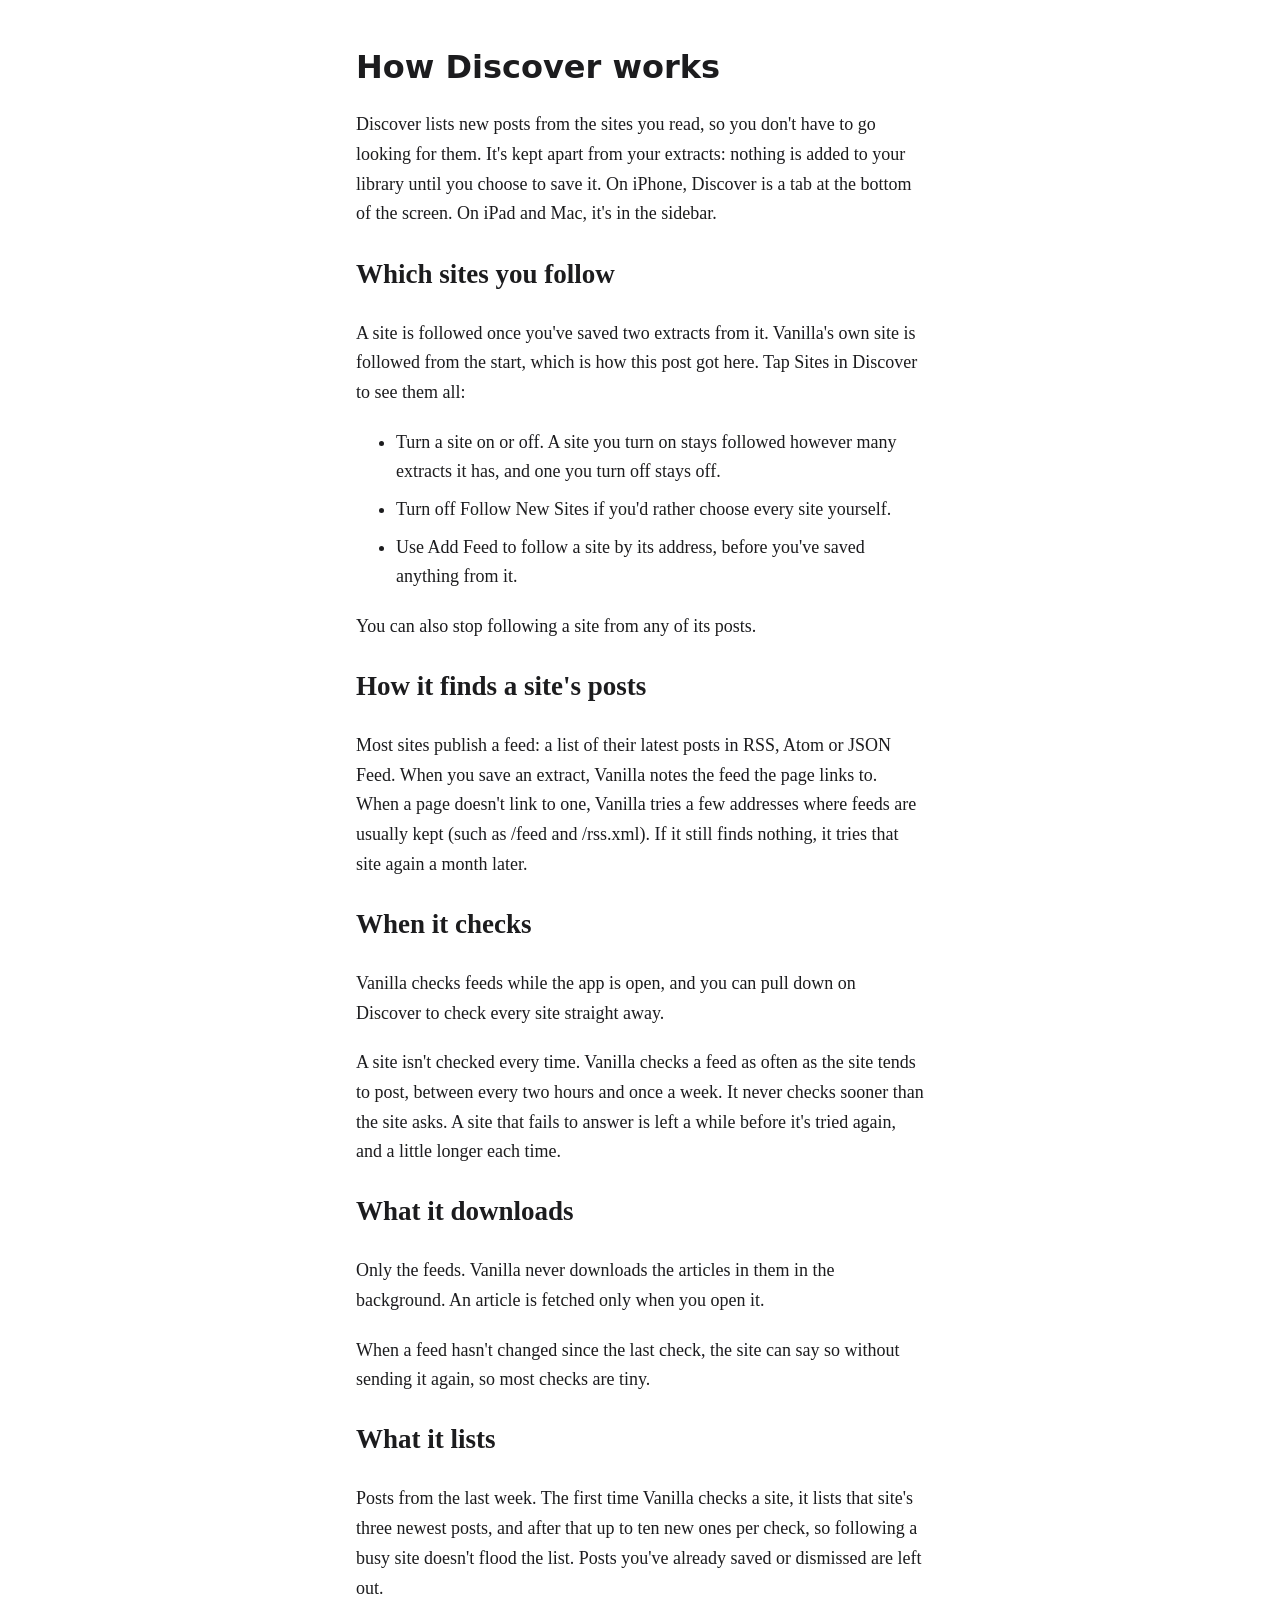
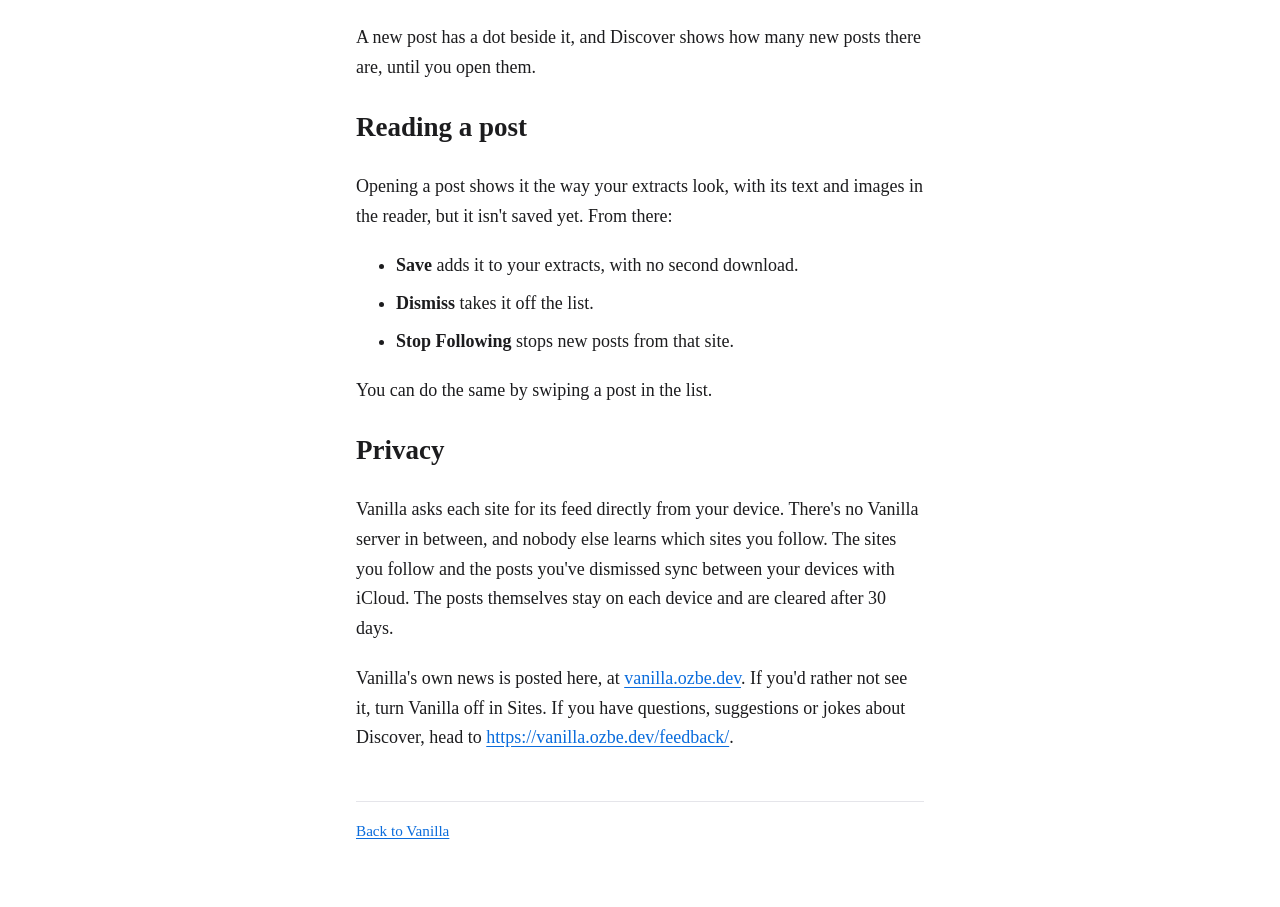
==== discover/index.html @ f302cefd "Add an RSS feed and a page on how Discover works feed.xml lists the Discover page and the welcome ex" ====
<!doctype html>
<html lang="en">
<head>
  <meta charset="utf-8">
  <meta name="viewport" content="width=device-width, initial-scale=1">
  <title>How Discover works</title>
  <meta name="description" content="How Vanilla finds new posts from the sites you read, and what it does and doesn't download.">
  <meta property="og:site_name" content="Vanilla">
  <meta property="og:title" content="How Discover works">
  <meta property="og:description" content="How Vanilla finds new posts from the sites you read, and what it does and doesn't download.">
  <meta property="og:image" content="https://vanilla.ozbe.dev/icon.png">
  <meta property="article:published_time" content="2026-10-19T12:00:00Z">
  <link rel="canonical" href="https://vanilla.ozbe.dev/discover/">
  <link rel="alternate" type="application/rss+xml" title="Vanilla" href="https://vanilla.ozbe.dev/feed.xml">
  <link rel="icon" href="../icon.png">
  <link rel="stylesheet" href="../style.css">
</head>
<body>
  <main>
    <article>
    <h1>How Discover works</h1>
    <p>Discover lists new posts from the sites you read, so you don't have to go looking for them. It's kept apart from your extracts: nothing is added to your library until you choose to save it. On iPhone, Discover is a tab at the bottom of the screen. On iPad and Mac, it's in the sidebar.</p>

    <h2>Which sites you follow</h2>
    <p>A site is followed once you've saved two extracts from it. Vanilla's own site is followed from the start, which is how this post got here. Tap Sites in Discover to see them all:</p>
    <ul>
      <li>Turn a site on or off. A site you turn on stays followed however many extracts it has, and one you turn off stays off.</li>
      <li>Turn off Follow New Sites if you'd rather choose every site yourself.</li>
      <li>Use Add Feed to follow a site by its address, before you've saved anything from it.</li>
    </ul>
    <p>You can also stop following a site from any of its posts.</p>

    <h2>How it finds a site's posts</h2>
    <p>Most sites publish a feed: a list of their latest posts in RSS, Atom or JSON Feed. When you save an extract, Vanilla notes the feed the page links to. When a page doesn't link to one, Vanilla tries a few addresses where feeds are usually kept (such as /feed and /rss.xml). If it still finds nothing, it tries that site again a month later.</p>

    <h2>When it checks</h2>
    <p>Vanilla checks feeds while the app is open, and you can pull down on Discover to check every site straight away.</p>
    <p>A site isn't checked every time. Vanilla checks a feed as often as the site tends to post, between every two hours and once a week. It never checks sooner than the site asks. A site that fails to answer is left a while before it's tried again, and a little longer each time.</p>

    <h2>What it downloads</h2>
    <p>Only the feeds. Vanilla never downloads the articles in them in the background. An article is fetched only when you open it.</p>
    <p>When a feed hasn't changed since the last check, the site can say so without sending it again, so most checks are tiny.</p>

    <h2>What it lists</h2>
    <p>Posts from the last week. The first time Vanilla checks a site, it lists that site's three newest posts, and after that up to ten new ones per check, so following a busy site doesn't flood the list. Posts you've already saved or dismissed are left out.</p>
    <p>A new post has a dot beside it, and Discover shows how many new posts there are, until you open them.</p>

    <h2>Reading a post</h2>
    <p>Opening a post shows it the way your extracts look, with its text and images in the reader, but it isn't saved yet. From there:</p>
    <ul>
      <li><strong>Save</strong> adds it to your extracts, with no second download.</li>
      <li><strong>Dismiss</strong> takes it off the list.</li>
      <li><strong>Stop Following</strong> stops new posts from that site.</li>
    </ul>
    <p>You can do the same by swiping a post in the list.</p>

    <h2>Privacy</h2>
    <p>Vanilla asks each site for its feed directly from your device. There's no Vanilla server in between, and nobody else learns which sites you follow. The sites you follow and the posts you've dismissed sync between your devices with iCloud. The posts themselves stay on each device and are cleared after 30 days.</p>

    <p>Vanilla's own news is posted here, at <a href="https://vanilla.ozbe.dev/">vanilla.ozbe.dev</a>. If you'd rather not see it, turn Vanilla off in Sites. If you have questions, suggestions or jokes about Discover, head to <a href="https://vanilla.ozbe.dev/feedback/">https://vanilla.ozbe.dev/feedback/</a>.</p>
    </article>
    <footer><a href="../">Back to Vanilla</a></footer>
  </main>
</body>
</html>
---- style.css ----
:root {
  color-scheme: light dark;
  --bg: #ffffff;
  --fg: #1c1c1e;
  --muted: #6c6c70;
  --link: #0a6cdc;
  --rule: #e5e5ea;
}
@media (prefers-color-scheme: dark) {
  :root {
    --bg: #000000;
    --fg: #ffffff;
    --muted: #a1a1a8;
    --link: #0b84ff;
    --rule: #2c2c2e;
  }
}
* { box-sizing: border-box; }
body {
  margin: 0;
  background: var(--bg);
  color: var(--fg);
  font: 1.125rem/1.65 ui-serif, "New York", Georgia, serif;
  -webkit-text-size-adjust: 100%;
}
main { max-width: 38rem; margin: 0 auto; padding: 3rem 1.25rem 4rem; }
h1 { font: 700 2rem/1.2 ui-sans-serif, -apple-system, system-ui, sans-serif; margin: 0 0 1.5rem; }
p, ul { margin: 0 0 1.25rem; }
li { margin-bottom: .5rem; }
a { color: var(--link); text-underline-offset: .15em; }
.lede { font-size: 1.3rem; color: var(--muted); }
footer { margin-top: 3rem; padding-top: 1rem; border-top: 1px solid var(--rule); color: var(--muted); font-size: .95rem; }
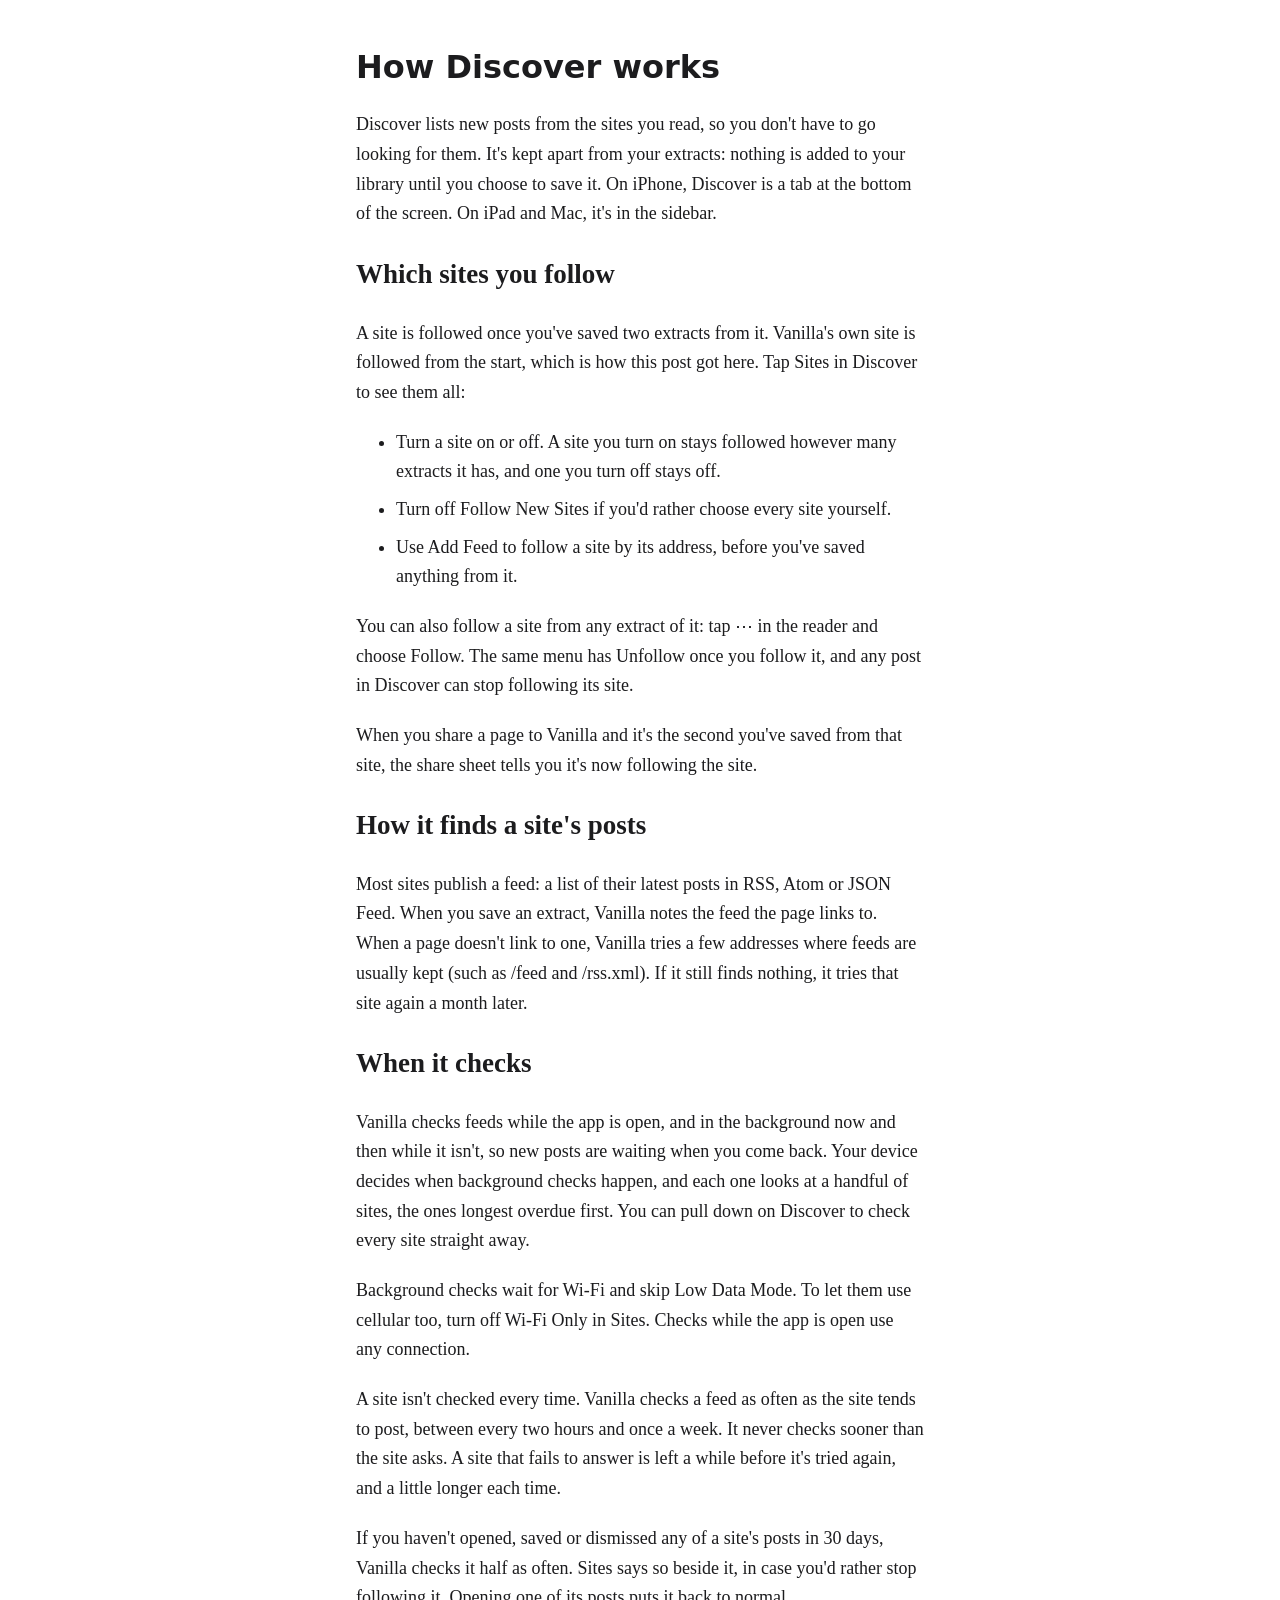
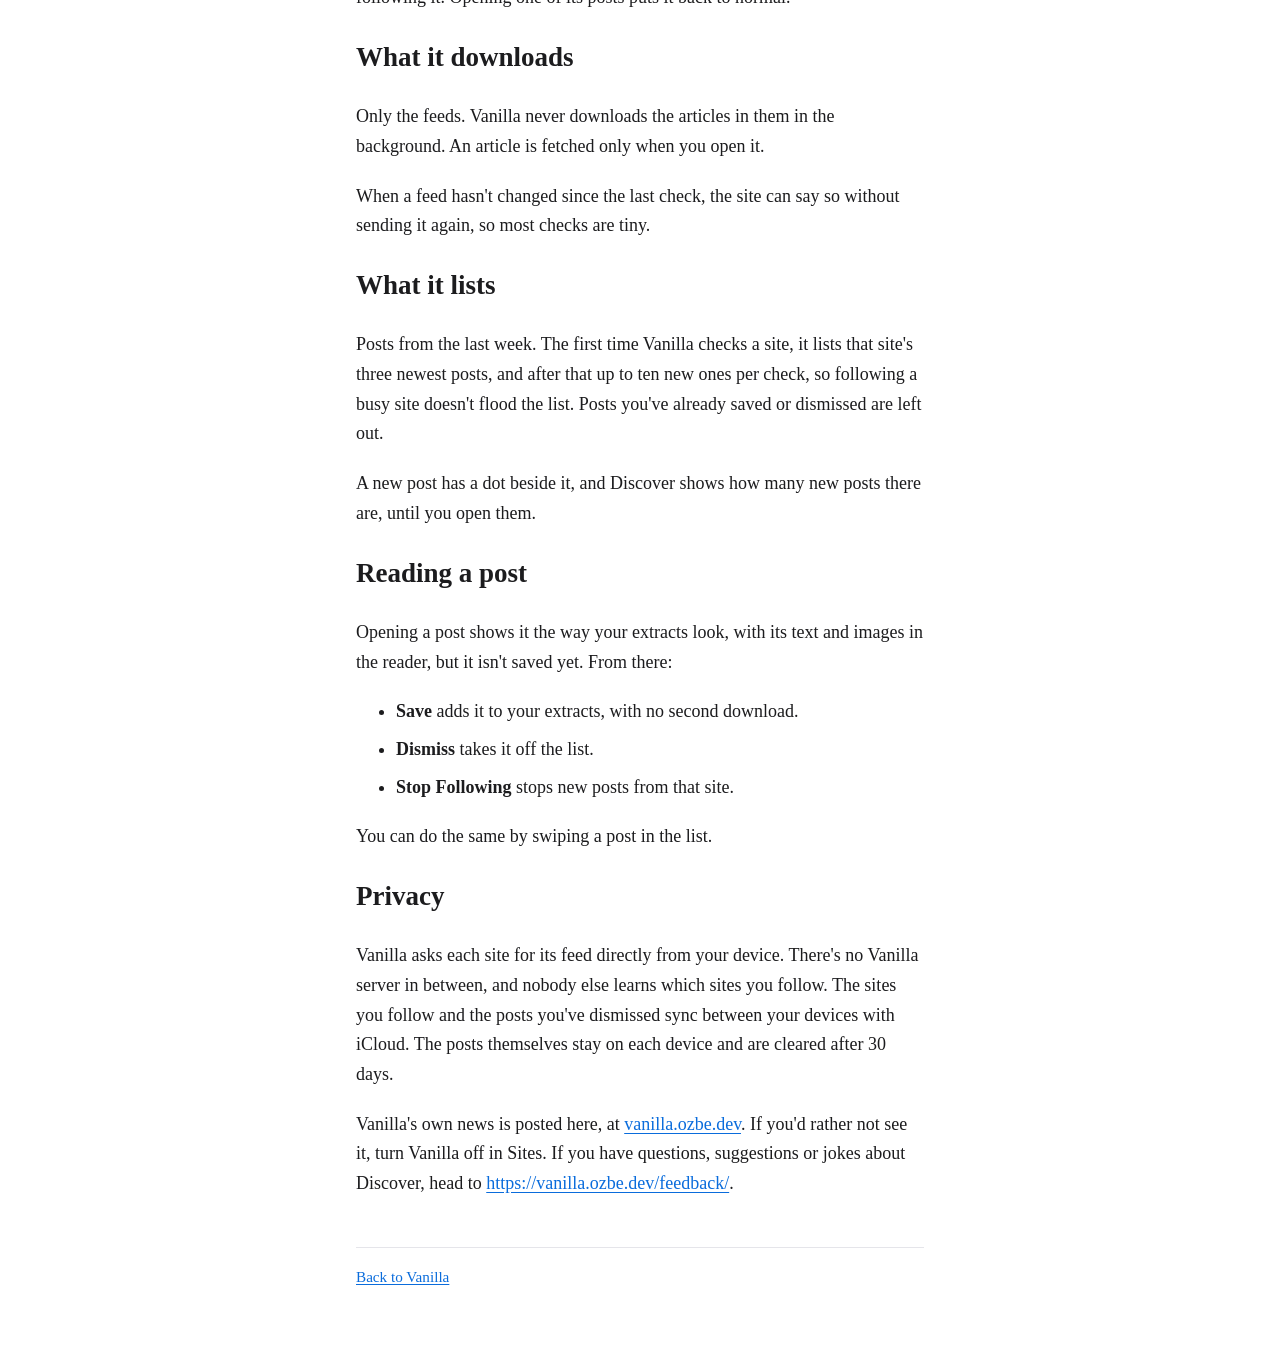
==== commit a4bf18cc: "Discover page: background checks, Wi-Fi only, following from the reader and Share, quieter sites Cla" ====
--- a/discover/index.html
+++ b/discover/index.html
@@ -10,6 +10,7 @@
   <meta property="og:description" content="How Vanilla finds new posts from the sites you read, and what it does and doesn't download.">
   <meta property="og:image" content="https://vanilla.ozbe.dev/icon.png">
   <meta property="article:published_time" content="2026-10-19T12:00:00Z">
+  <meta property="article:modified_time" content="2026-10-21T12:00:00Z">
   <link rel="canonical" href="https://vanilla.ozbe.dev/discover/">
   <link rel="alternate" type="application/rss+xml" title="Vanilla" href="https://vanilla.ozbe.dev/feed.xml">
   <link rel="icon" href="../icon.png">
@@ -28,14 +29,17 @@
       <li>Turn off Follow New Sites if you'd rather choose every site yourself.</li>
       <li>Use Add Feed to follow a site by its address, before you've saved anything from it.</li>
     </ul>
-    <p>You can also stop following a site from any of its posts.</p>
+    <p>You can also follow a site from any extract of it: tap ⋯ in the reader and choose Follow. The same menu has Unfollow once you follow it, and any post in Discover can stop following its site.</p>
+    <p>When you share a page to Vanilla and it's the second you've saved from that site, the share sheet tells you it's now following the site.</p>
 
     <h2>How it finds a site's posts</h2>
     <p>Most sites publish a feed: a list of their latest posts in RSS, Atom or JSON Feed. When you save an extract, Vanilla notes the feed the page links to. When a page doesn't link to one, Vanilla tries a few addresses where feeds are usually kept (such as /feed and /rss.xml). If it still finds nothing, it tries that site again a month later.</p>
 
     <h2>When it checks</h2>
-    <p>Vanilla checks feeds while the app is open, and you can pull down on Discover to check every site straight away.</p>
+    <p>Vanilla checks feeds while the app is open, and in the background now and then while it isn't, so new posts are waiting when you come back. Your device decides when background checks happen, and each one looks at a handful of sites, the ones longest overdue first. You can pull down on Discover to check every site straight away.</p>
+    <p>Background checks wait for Wi-Fi and skip Low Data Mode. To let them use cellular too, turn off Wi-Fi Only in Sites. Checks while the app is open use any connection.</p>
     <p>A site isn't checked every time. Vanilla checks a feed as often as the site tends to post, between every two hours and once a week. It never checks sooner than the site asks. A site that fails to answer is left a while before it's tried again, and a little longer each time.</p>
+    <p>If you haven't opened, saved or dismissed any of a site's posts in 30 days, Vanilla checks it half as often. Sites says so beside it, in case you'd rather stop following it. Opening one of its posts puts it back to normal.</p>
 
     <h2>What it downloads</h2>
     <p>Only the feeds. Vanilla never downloads the articles in them in the background. An article is fetched only when you open it.</p>
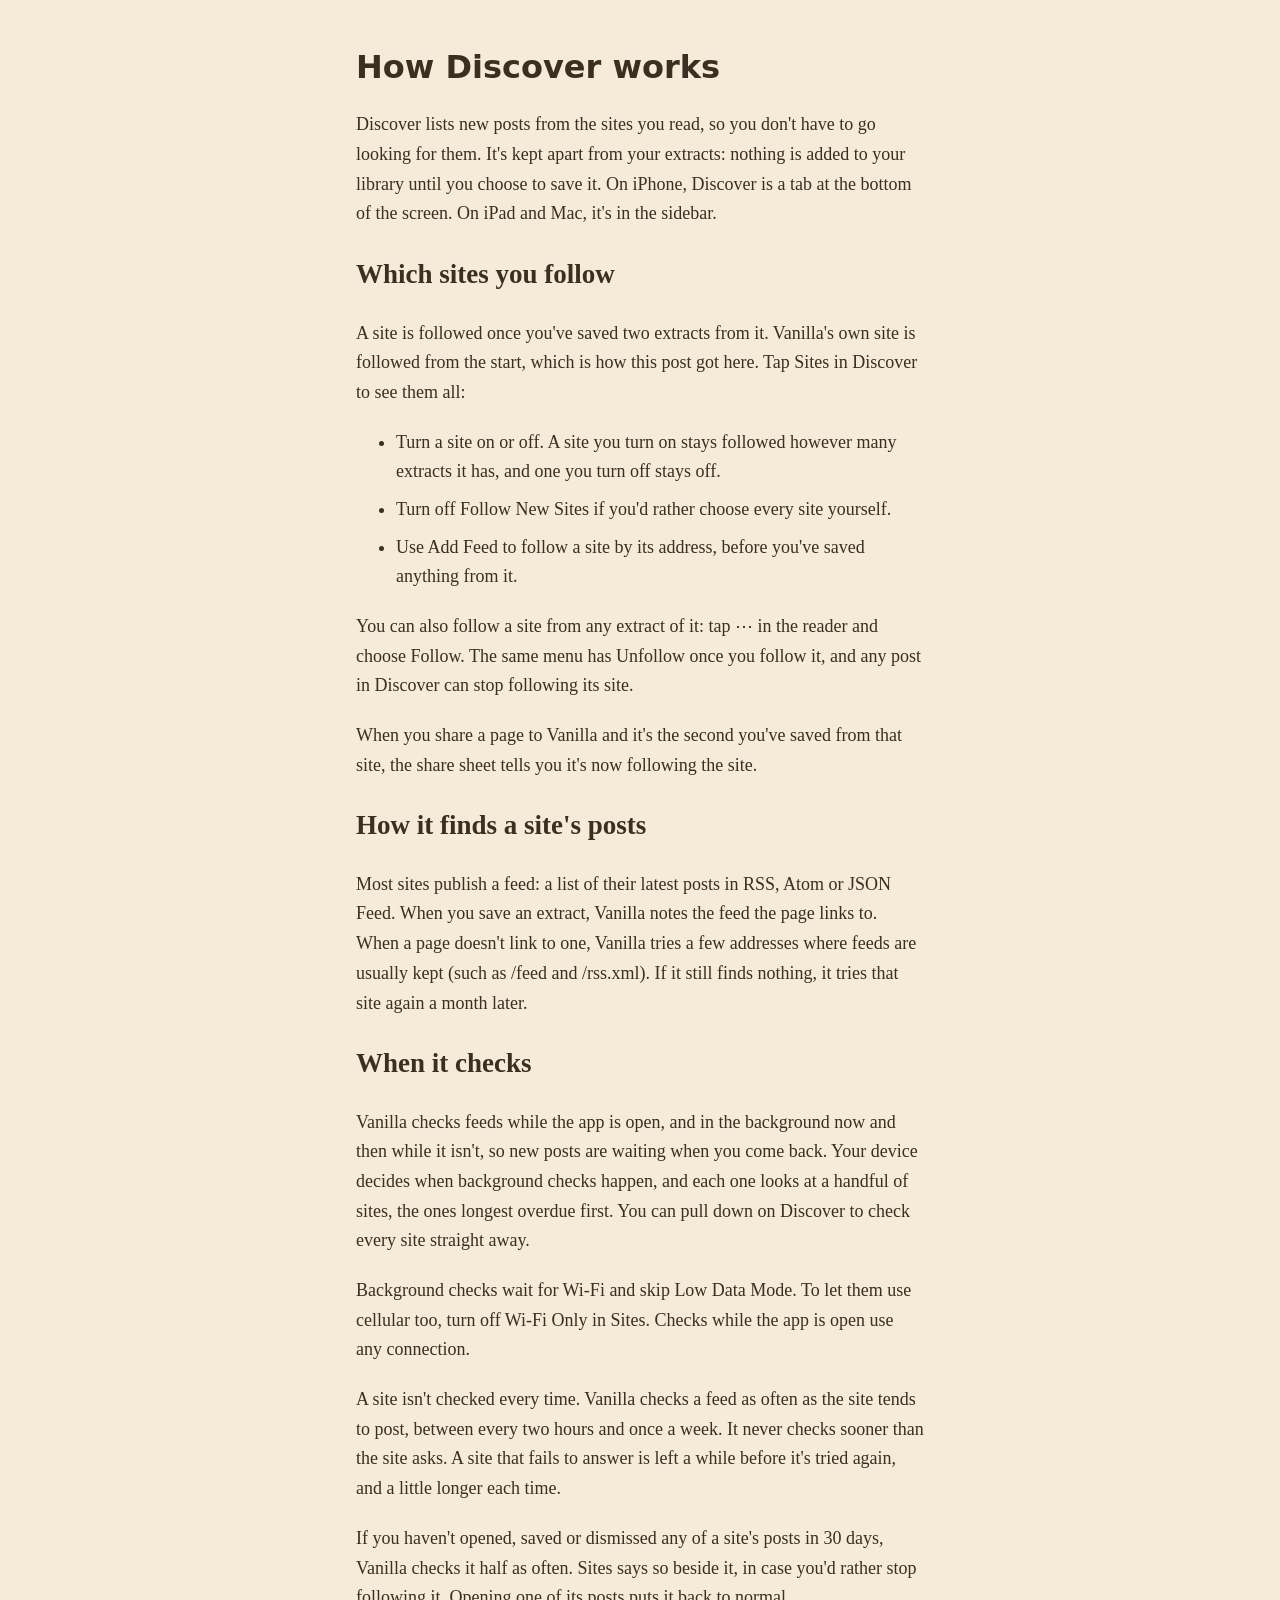
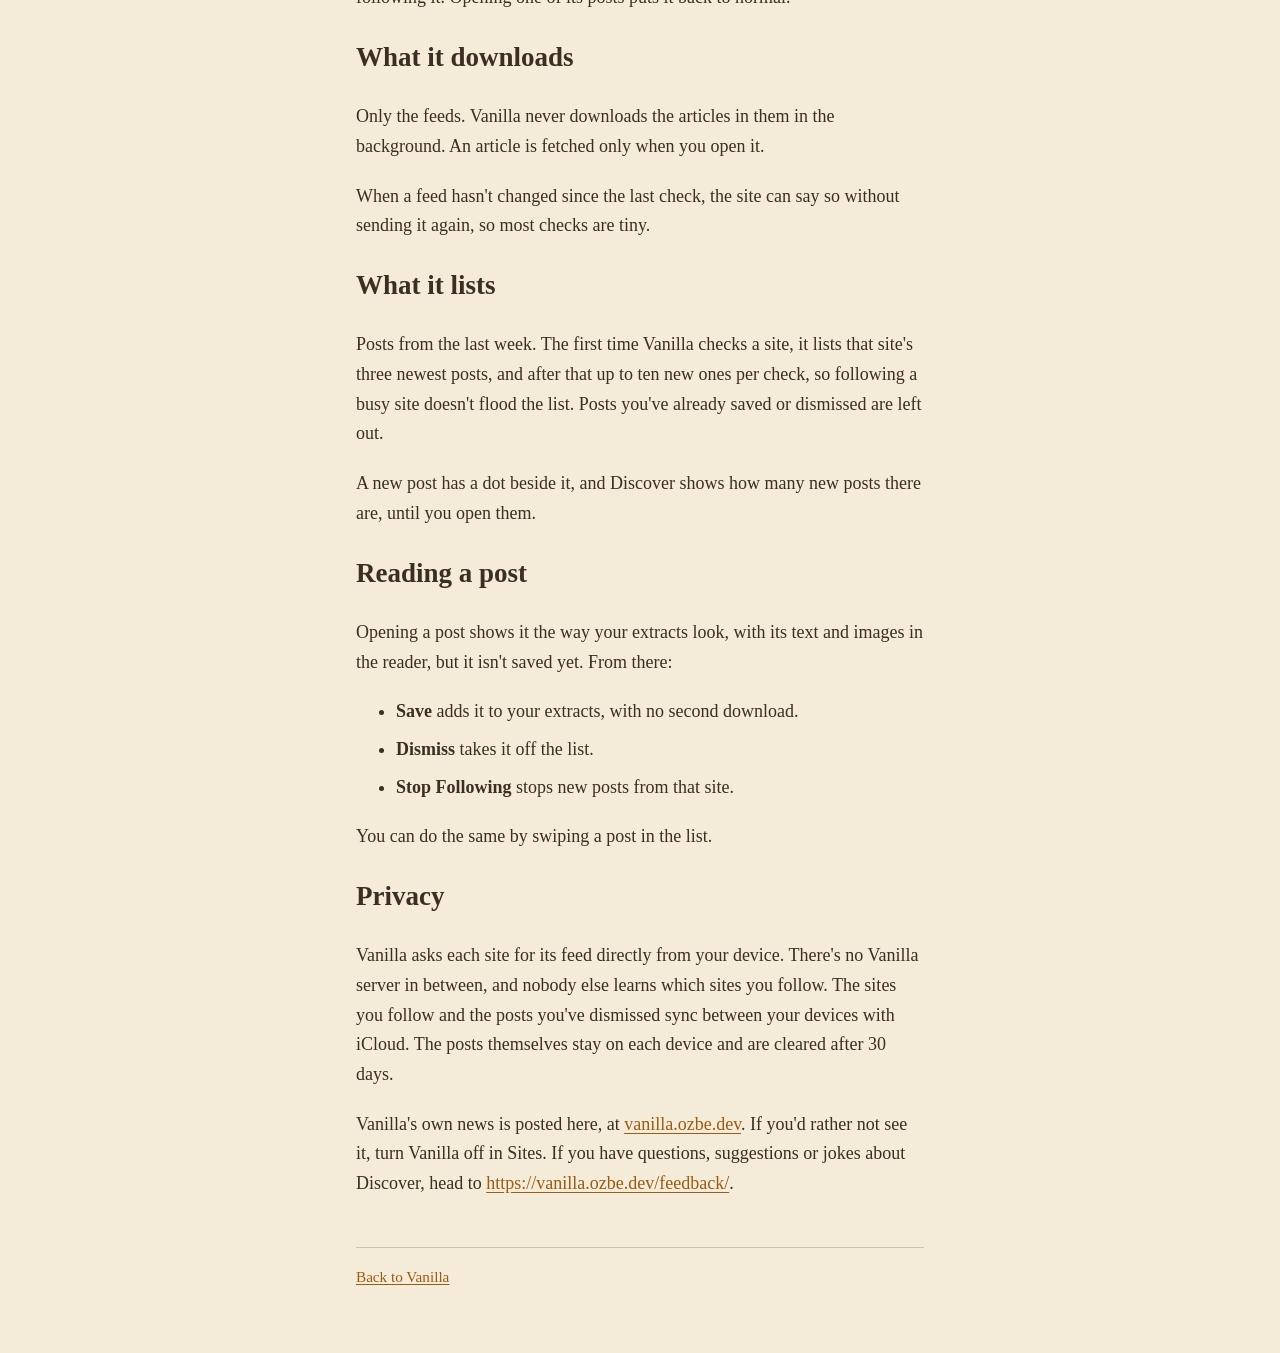
==== commit 120b4355: "Match the app's sepia page and V icon The colors are the app's Paper: a sepia page with sienna links" ====
--- a/discover/index.html
+++ b/discover/index.html
@@ -13,7 +13,11 @@
   <meta property="article:modified_time" content="2026-10-21T12:00:00Z">
   <link rel="canonical" href="https://vanilla.ozbe.dev/discover/">
   <link rel="alternate" type="application/rss+xml" title="Vanilla" href="https://vanilla.ozbe.dev/feed.xml">
-  <link rel="icon" href="../icon.png">
+  <link rel="icon" href="../icon.png" media="(prefers-color-scheme: light)">
+  <link rel="icon" href="../icon-dark.png" media="(prefers-color-scheme: dark)">
+  <link rel="apple-touch-icon" href="../icon.png">
+  <meta name="theme-color" content="#f4ecd8" media="(prefers-color-scheme: light)">
+  <meta name="theme-color" content="#1e1a16" media="(prefers-color-scheme: dark)">
   <link rel="stylesheet" href="../style.css">
 </head>
 <body>
--- a/style.css
+++ b/style.css
@@ -1,18 +1,19 @@
 :root {
   color-scheme: light dark;
-  --bg: #ffffff;
-  --fg: #1c1c1e;
-  --muted: #6c6c70;
-  --link: #0a6cdc;
-  --rule: #e5e5ea;
+  /* The app's own page (Paper.swift): sepia in light mode, a warm near-black in dark mode. */
+  --bg: #f4ecd8;
+  --fg: #3b2e22;
+  --muted: #6e5a45;
+  --link: #9a5b13;
+  --rule: rgb(91 70 54 / .25);
 }
 @media (prefers-color-scheme: dark) {
   :root {
-    --bg: #000000;
-    --fg: #ffffff;
-    --muted: #a1a1a8;
-    --link: #0b84ff;
-    --rule: #2c2c2e;
+    --bg: #1e1a16;
+    --fg: #eae1d3;
+    --muted: #b2a694;
+    --link: #e0a458;
+    --rule: rgb(233 220 200 / .18);
   }
 }
 * { box-sizing: border-box; }
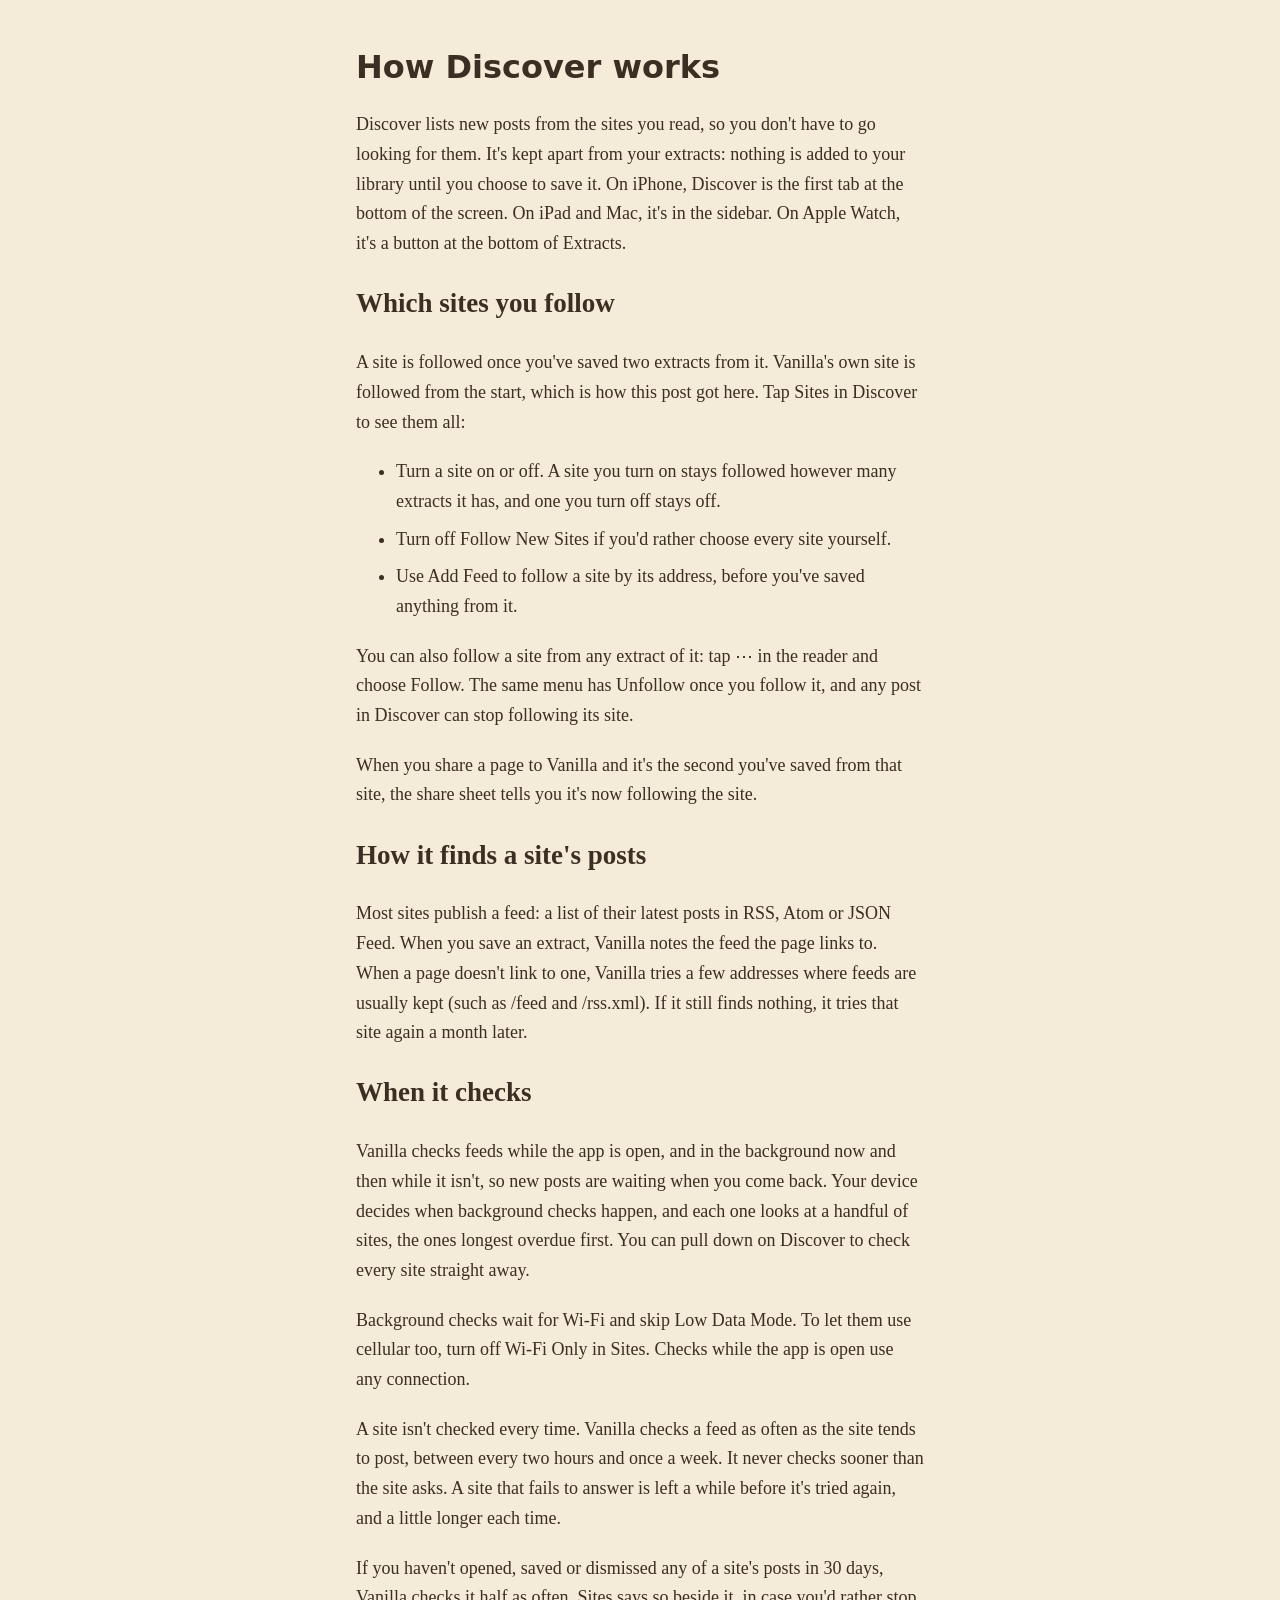
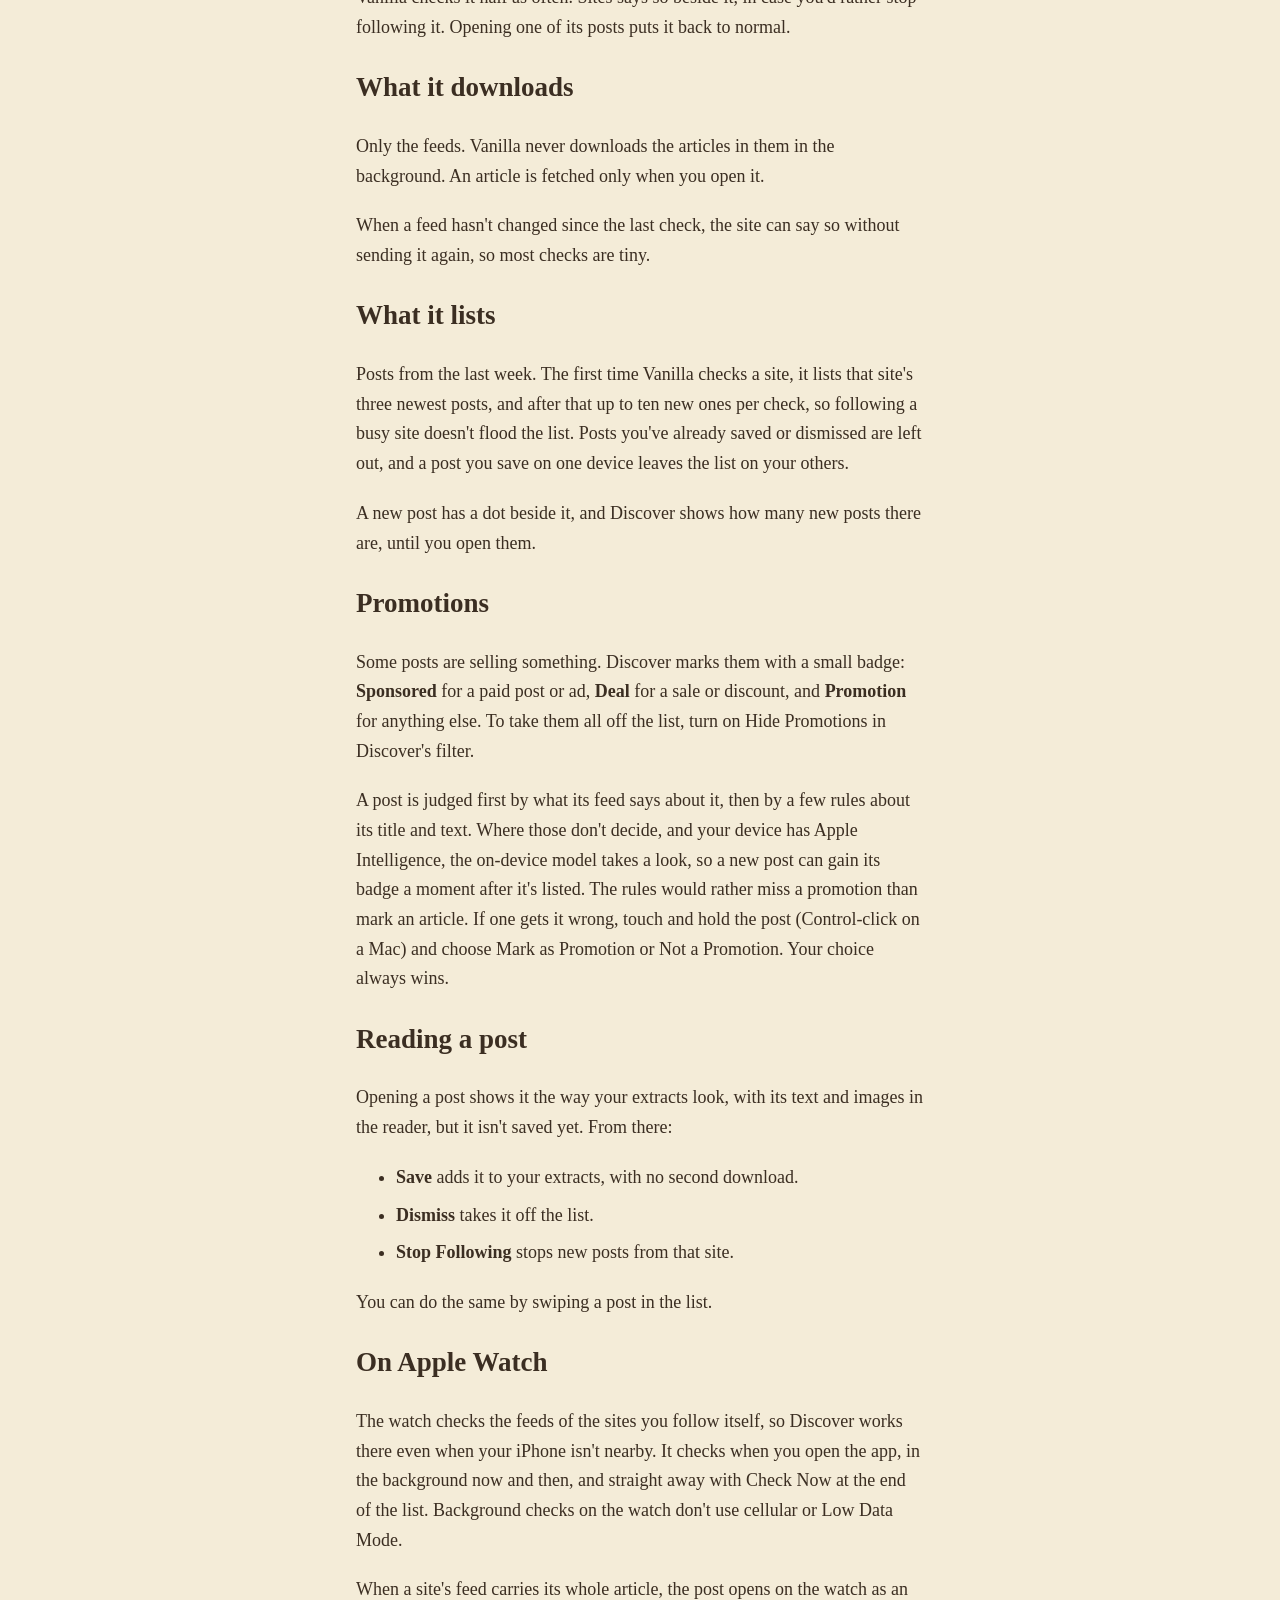
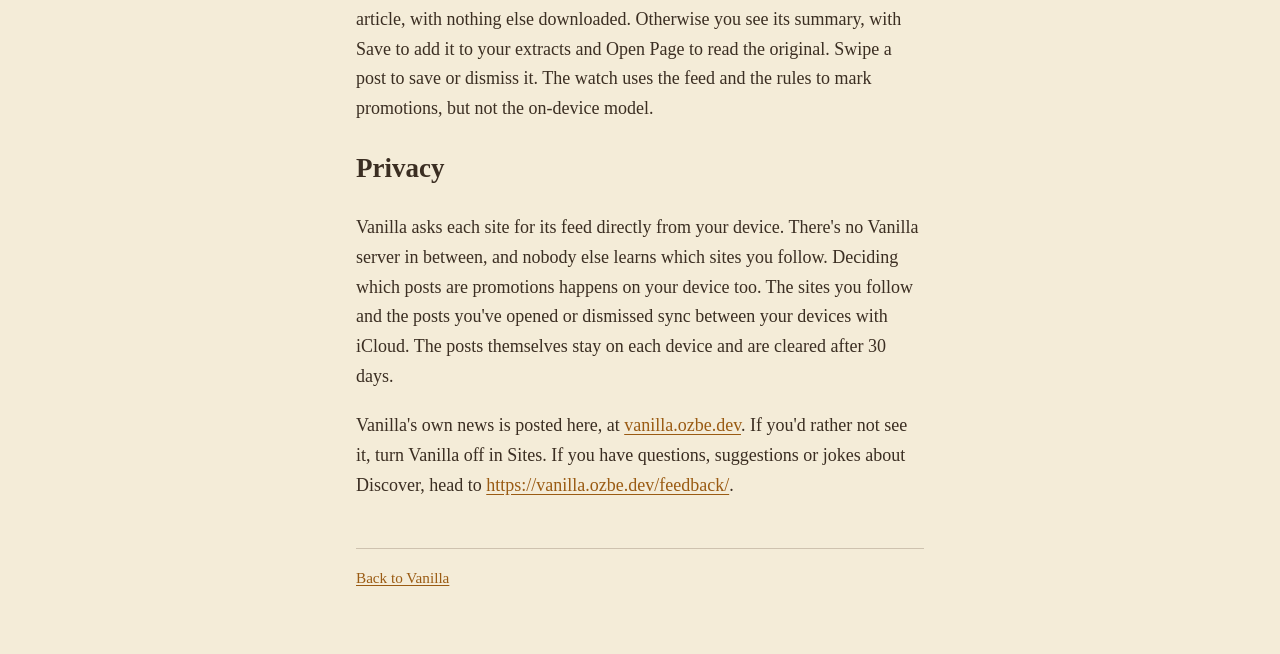
==== commit aed53966: "Home page lists what the app does now, Discover covers promotions and the watch, welcome matches the" ====
--- a/discover/index.html
+++ b/discover/index.html
@@ -24,7 +24,7 @@
   <main>
     <article>
     <h1>How Discover works</h1>
-    <p>Discover lists new posts from the sites you read, so you don't have to go looking for them. It's kept apart from your extracts: nothing is added to your library until you choose to save it. On iPhone, Discover is a tab at the bottom of the screen. On iPad and Mac, it's in the sidebar.</p>
+    <p>Discover lists new posts from the sites you read, so you don't have to go looking for them. It's kept apart from your extracts: nothing is added to your library until you choose to save it. On iPhone, Discover is the first tab at the bottom of the screen. On iPad and Mac, it's in the sidebar. On Apple Watch, it's a button at the bottom of Extracts.</p>
 
     <h2>Which sites you follow</h2>
     <p>A site is followed once you've saved two extracts from it. Vanilla's own site is followed from the start, which is how this post got here. Tap Sites in Discover to see them all:</p>
@@ -50,8 +50,12 @@
     <p>When a feed hasn't changed since the last check, the site can say so without sending it again, so most checks are tiny.</p>
 
     <h2>What it lists</h2>
-    <p>Posts from the last week. The first time Vanilla checks a site, it lists that site's three newest posts, and after that up to ten new ones per check, so following a busy site doesn't flood the list. Posts you've already saved or dismissed are left out.</p>
+    <p>Posts from the last week. The first time Vanilla checks a site, it lists that site's three newest posts, and after that up to ten new ones per check, so following a busy site doesn't flood the list. Posts you've already saved or dismissed are left out, and a post you save on one device leaves the list on your others.</p>
     <p>A new post has a dot beside it, and Discover shows how many new posts there are, until you open them.</p>
+
+    <h2>Promotions</h2>
+    <p>Some posts are selling something. Discover marks them with a small badge: <strong>Sponsored</strong> for a paid post or ad, <strong>Deal</strong> for a sale or discount, and <strong>Promotion</strong> for anything else. To take them all off the list, turn on Hide Promotions in Discover's filter.</p>
+    <p>A post is judged first by what its feed says about it, then by a few rules about its title and text. Where those don't decide, and your device has Apple Intelligence, the on-device model takes a look, so a new post can gain its badge a moment after it's listed. The rules would rather miss a promotion than mark an article. If one gets it wrong, touch and hold the post (Control-click on a Mac) and choose Mark as Promotion or Not a Promotion. Your choice always wins.</p>
 
     <h2>Reading a post</h2>
     <p>Opening a post shows it the way your extracts look, with its text and images in the reader, but it isn't saved yet. From there:</p>
@@ -62,8 +66,12 @@
     </ul>
     <p>You can do the same by swiping a post in the list.</p>
 
+    <h2>On Apple Watch</h2>
+    <p>The watch checks the feeds of the sites you follow itself, so Discover works there even when your iPhone isn't nearby. It checks when you open the app, in the background now and then, and straight away with Check Now at the end of the list. Background checks on the watch don't use cellular or Low Data Mode.</p>
+    <p>When a site's feed carries its whole article, the post opens on the watch as an article, with nothing else downloaded. Otherwise you see its summary, with Save to add it to your extracts and Open Page to read the original. Swipe a post to save or dismiss it. The watch uses the feed and the rules to mark promotions, but not the on-device model.</p>
+
     <h2>Privacy</h2>
-    <p>Vanilla asks each site for its feed directly from your device. There's no Vanilla server in between, and nobody else learns which sites you follow. The sites you follow and the posts you've dismissed sync between your devices with iCloud. The posts themselves stay on each device and are cleared after 30 days.</p>
+    <p>Vanilla asks each site for its feed directly from your device. There's no Vanilla server in between, and nobody else learns which sites you follow. Deciding which posts are promotions happens on your device too. The sites you follow and the posts you've opened or dismissed sync between your devices with iCloud. The posts themselves stay on each device and are cleared after 30 days.</p>
 
     <p>Vanilla's own news is posted here, at <a href="https://vanilla.ozbe.dev/">vanilla.ozbe.dev</a>. If you'd rather not see it, turn Vanilla off in Sites. If you have questions, suggestions or jokes about Discover, head to <a href="https://vanilla.ozbe.dev/feedback/">https://vanilla.ozbe.dev/feedback/</a>.</p>
     </article>
--- a/style.css
+++ b/style.css
@@ -30,4 +30,7 @@
 li { margin-bottom: .5rem; }
 a { color: var(--link); text-underline-offset: .15em; }
 .lede { font-size: 1.3rem; color: var(--muted); }
+.beta { margin: 1.75rem 0; }
+.button { display: inline-block; padding: .6rem 1.25rem; border-radius: 999px; background: var(--link); color: var(--bg); font: 600 1rem/1.4 ui-sans-serif, -apple-system, system-ui, sans-serif; text-decoration: none; }
+.note { display: inline-block; margin-top: .5rem; color: var(--muted); font-size: .95rem; }
 footer { margin-top: 3rem; padding-top: 1rem; border-top: 1px solid var(--rule); color: var(--muted); font-size: .95rem; }
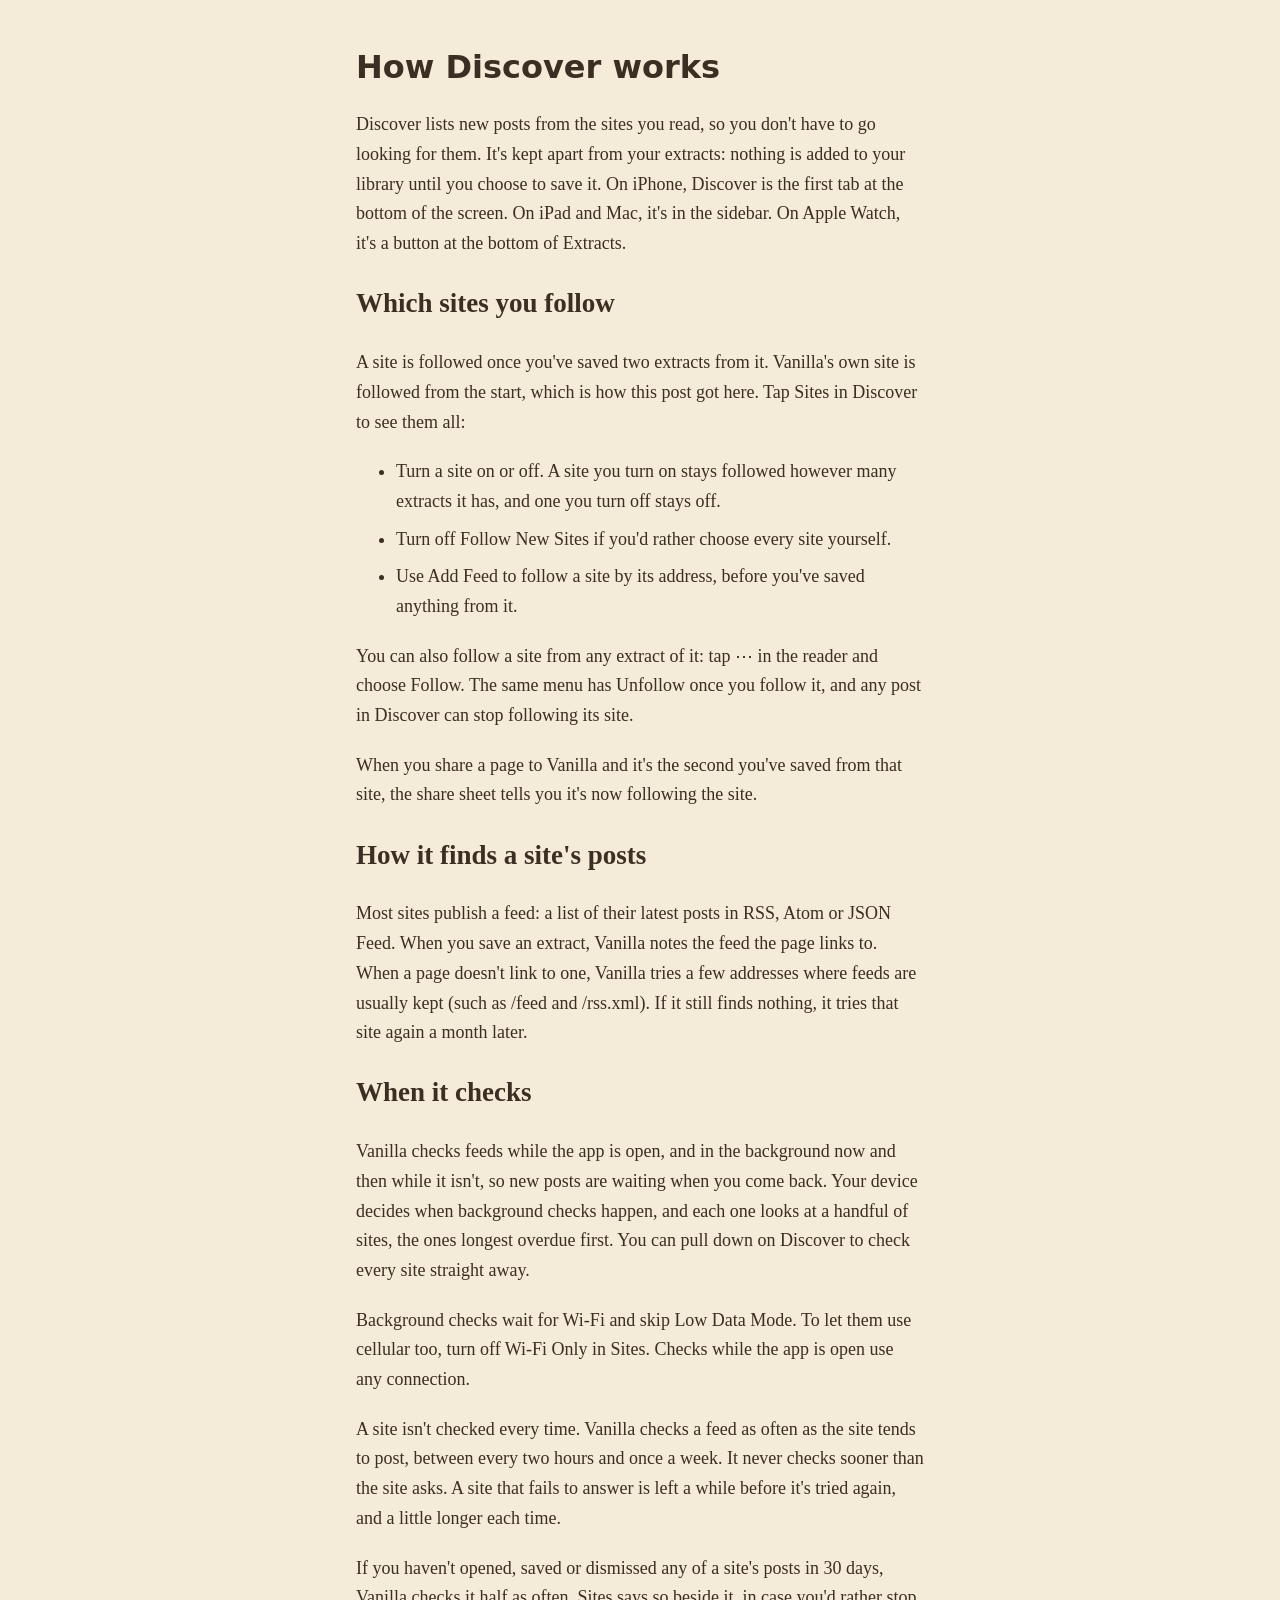
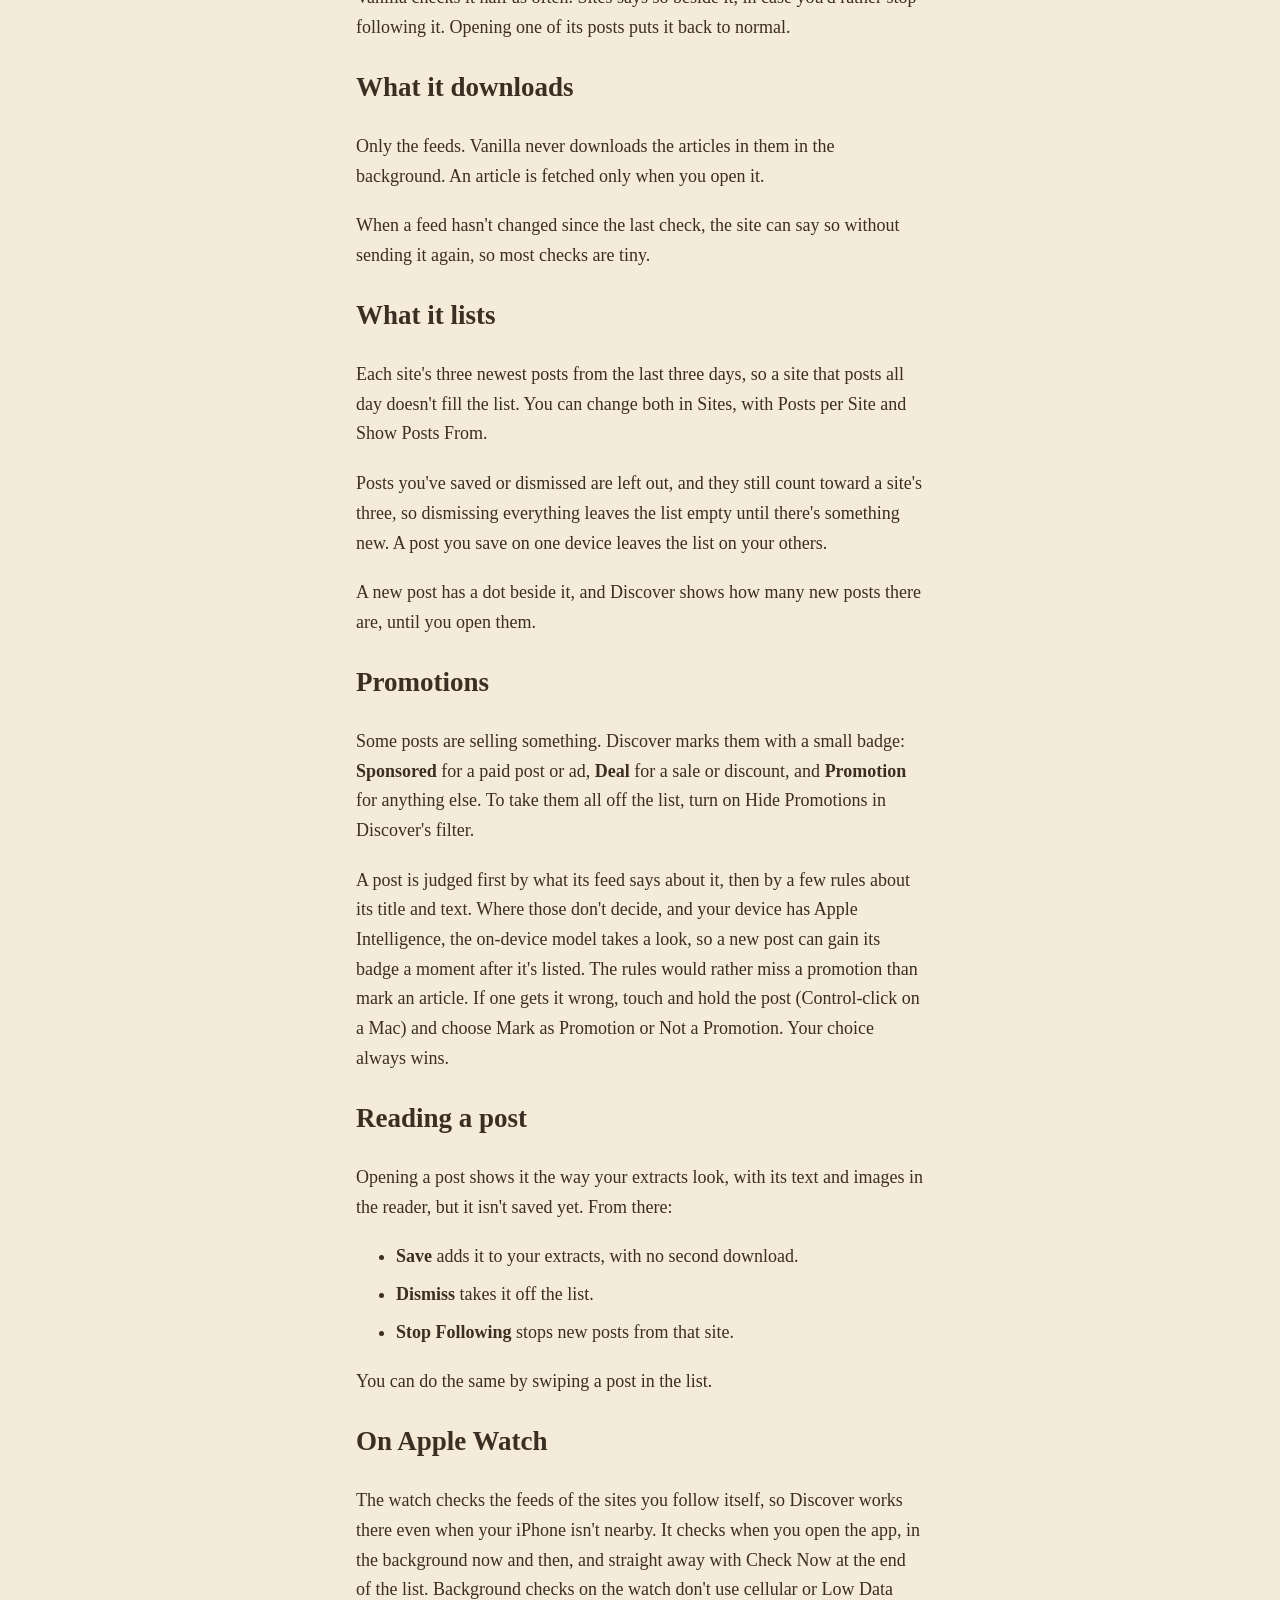
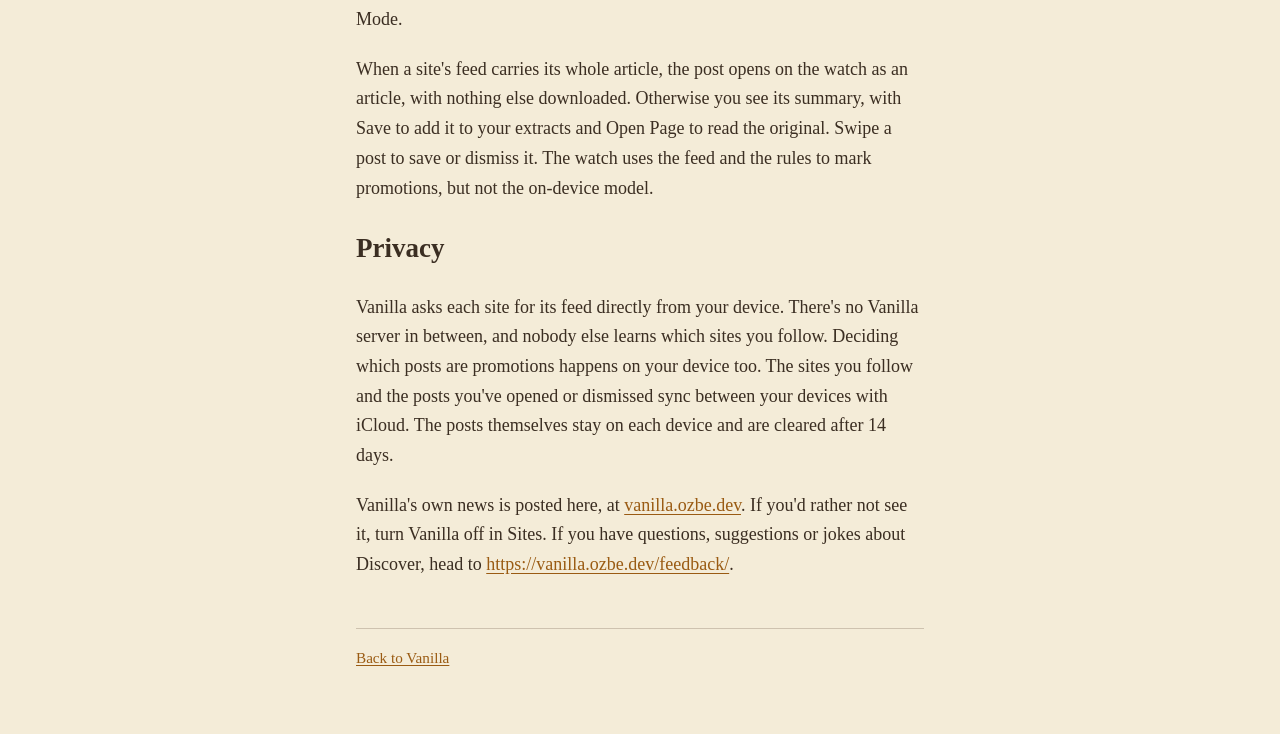
==== commit 46c7842e: "Merge discover-limits (Discover's list limits and 14-day clearing, with a feed entry)" ====
--- a/discover/index.html
+++ b/discover/index.html
@@ -10,7 +10,7 @@
   <meta property="og:description" content="How Vanilla finds new posts from the sites you read, and what it does and doesn't download.">
   <meta property="og:image" content="https://vanilla.ozbe.dev/icon.png">
   <meta property="article:published_time" content="2026-10-19T12:00:00Z">
-  <meta property="article:modified_time" content="2026-10-21T12:00:00Z">
+  <meta property="article:modified_time" content="2026-11-07T12:00:00Z">
   <link rel="canonical" href="https://vanilla.ozbe.dev/discover/">
   <link rel="alternate" type="application/rss+xml" title="Vanilla" href="https://vanilla.ozbe.dev/feed.xml">
   <link rel="icon" href="../icon.png" media="(prefers-color-scheme: light)">
@@ -49,8 +49,9 @@
     <p>Only the feeds. Vanilla never downloads the articles in them in the background. An article is fetched only when you open it.</p>
     <p>When a feed hasn't changed since the last check, the site can say so without sending it again, so most checks are tiny.</p>
 
-    <h2>What it lists</h2>
-    <p>Posts from the last week. The first time Vanilla checks a site, it lists that site's three newest posts, and after that up to ten new ones per check, so following a busy site doesn't flood the list. Posts you've already saved or dismissed are left out, and a post you save on one device leaves the list on your others.</p>
+    <h2 id="what-it-lists">What it lists</h2>
+    <p>Each site's three newest posts from the last three days, so a site that posts all day doesn't fill the list. You can change both in Sites, with Posts per Site and Show Posts From.</p>
+    <p>Posts you've saved or dismissed are left out, and they still count toward a site's three, so dismissing everything leaves the list empty until there's something new. A post you save on one device leaves the list on your others.</p>
     <p>A new post has a dot beside it, and Discover shows how many new posts there are, until you open them.</p>
 
     <h2>Promotions</h2>
@@ -71,7 +72,7 @@
     <p>When a site's feed carries its whole article, the post opens on the watch as an article, with nothing else downloaded. Otherwise you see its summary, with Save to add it to your extracts and Open Page to read the original. Swipe a post to save or dismiss it. The watch uses the feed and the rules to mark promotions, but not the on-device model.</p>
 
     <h2>Privacy</h2>
-    <p>Vanilla asks each site for its feed directly from your device. There's no Vanilla server in between, and nobody else learns which sites you follow. Deciding which posts are promotions happens on your device too. The sites you follow and the posts you've opened or dismissed sync between your devices with iCloud. The posts themselves stay on each device and are cleared after 30 days.</p>
+    <p>Vanilla asks each site for its feed directly from your device. There's no Vanilla server in between, and nobody else learns which sites you follow. Deciding which posts are promotions happens on your device too. The sites you follow and the posts you've opened or dismissed sync between your devices with iCloud. The posts themselves stay on each device and are cleared after 14 days.</p>
 
     <p>Vanilla's own news is posted here, at <a href="https://vanilla.ozbe.dev/">vanilla.ozbe.dev</a>. If you'd rather not see it, turn Vanilla off in Sites. If you have questions, suggestions or jokes about Discover, head to <a href="https://vanilla.ozbe.dev/feedback/">https://vanilla.ozbe.dev/feedback/</a>.</p>
     </article>
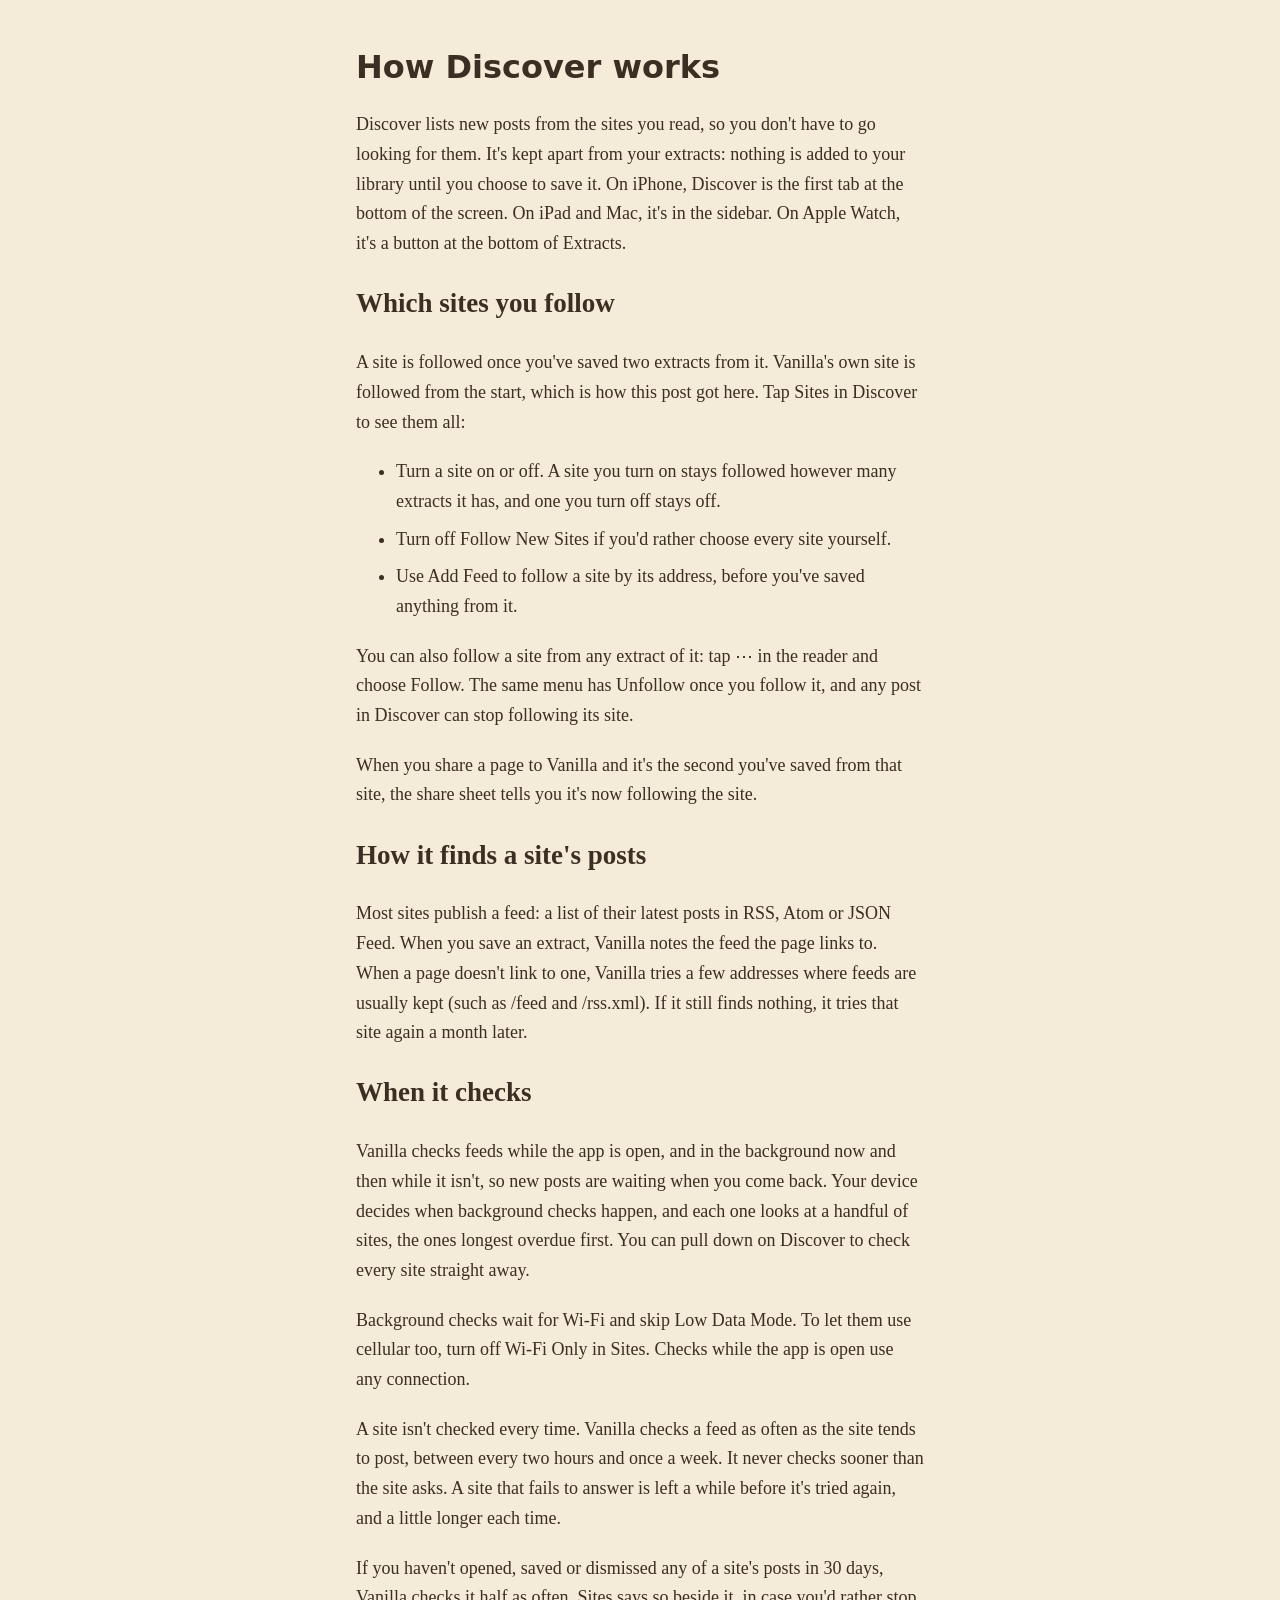
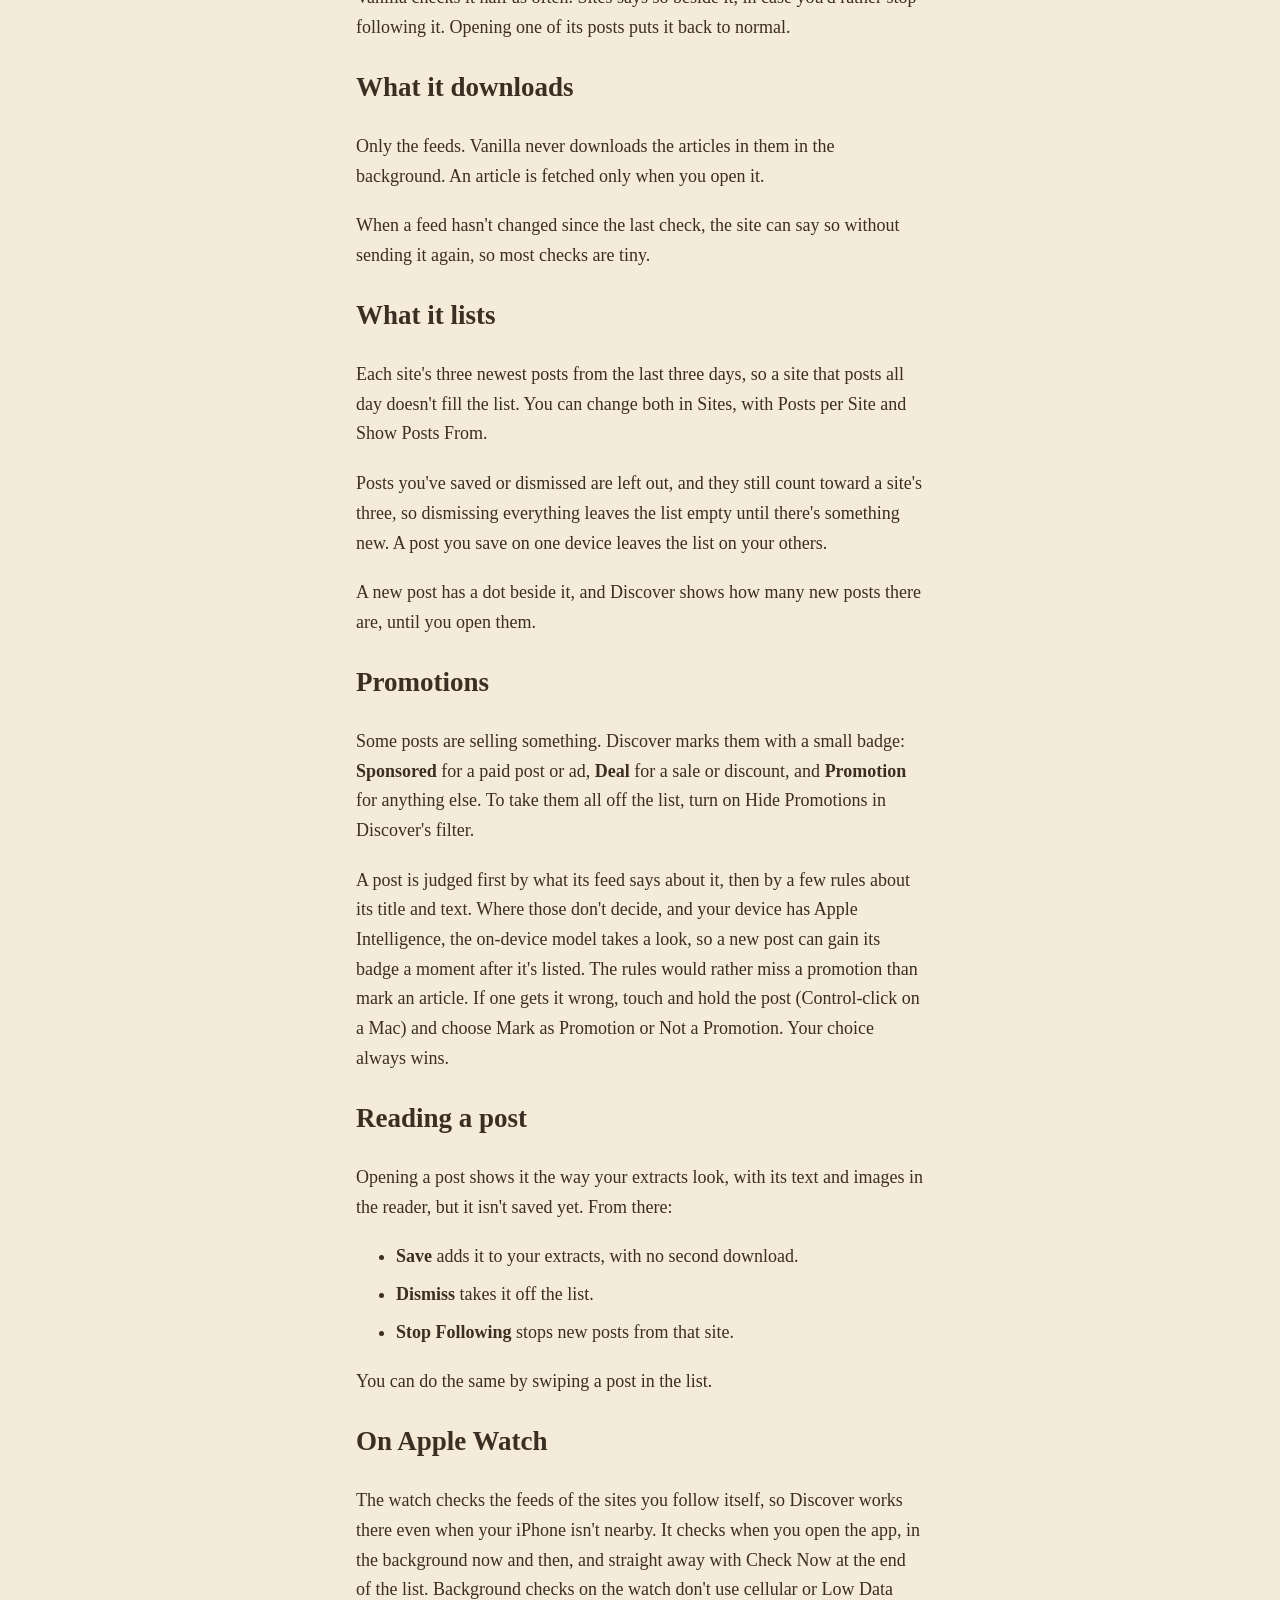
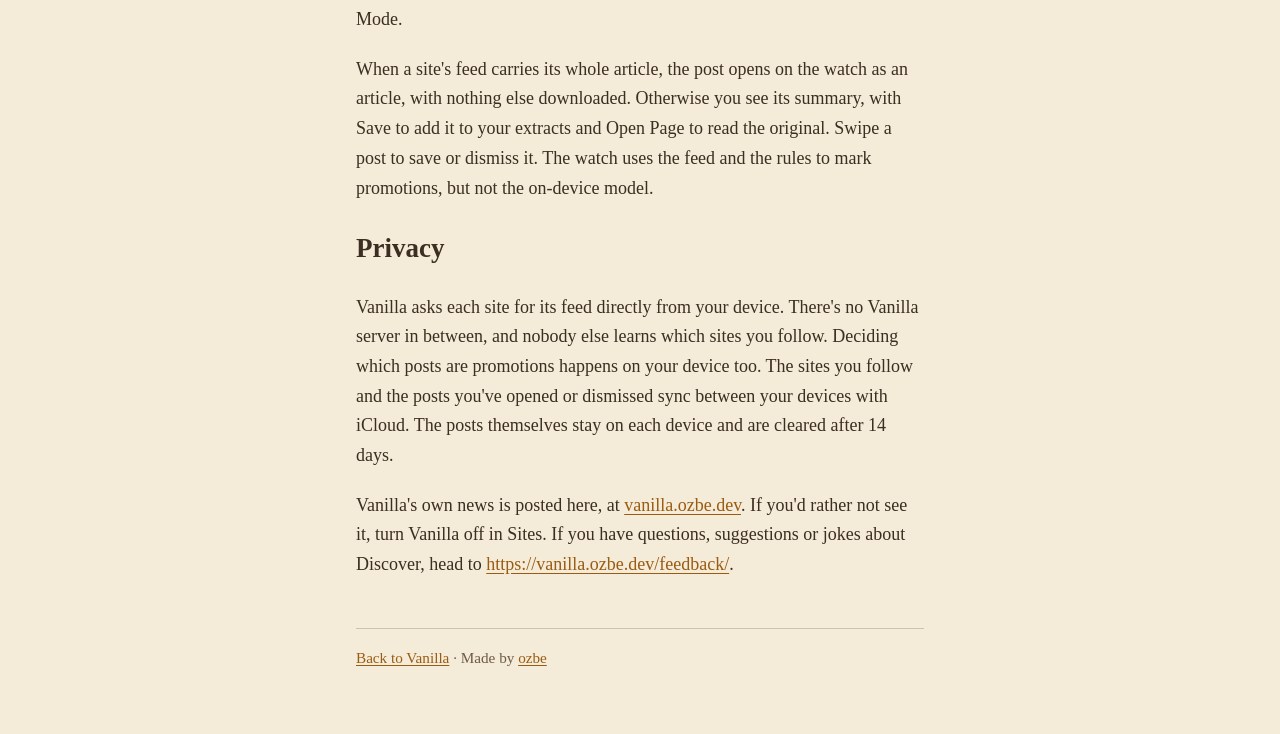
==== commit 3e777a70: "Footer links to ozbe.dev: Made by ozbe, on every page Claude-Session: https://claude.ai/code/session" ====
--- a/discover/index.html
+++ b/discover/index.html
@@ -76,7 +76,7 @@
 
     <p>Vanilla's own news is posted here, at <a href="https://vanilla.ozbe.dev/">vanilla.ozbe.dev</a>. If you'd rather not see it, turn Vanilla off in Sites. If you have questions, suggestions or jokes about Discover, head to <a href="https://vanilla.ozbe.dev/feedback/">https://vanilla.ozbe.dev/feedback/</a>.</p>
     </article>
-    <footer><a href="../">Back to Vanilla</a></footer>
+    <footer><a href="../">Back to Vanilla</a> · Made by <a href="https://ozbe.dev/" rel="author">ozbe</a></footer>
   </main>
 </body>
 </html>
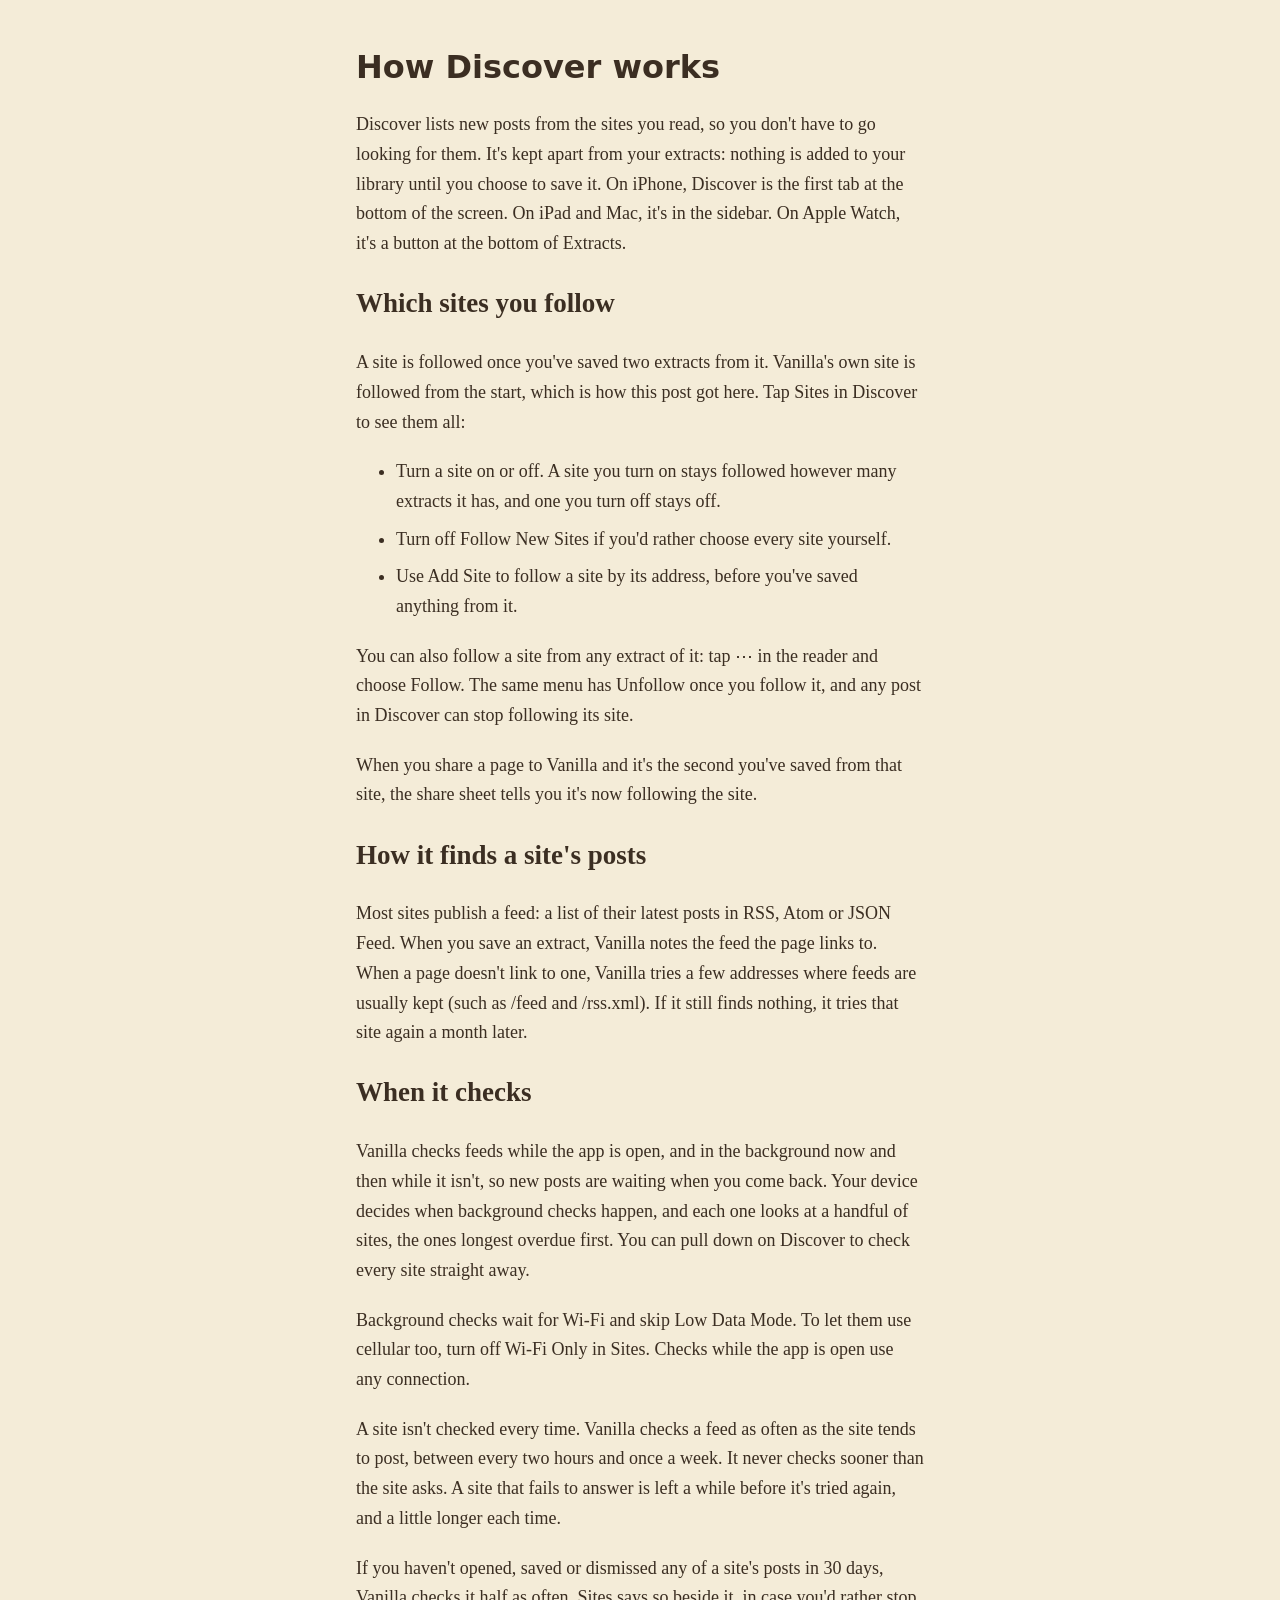
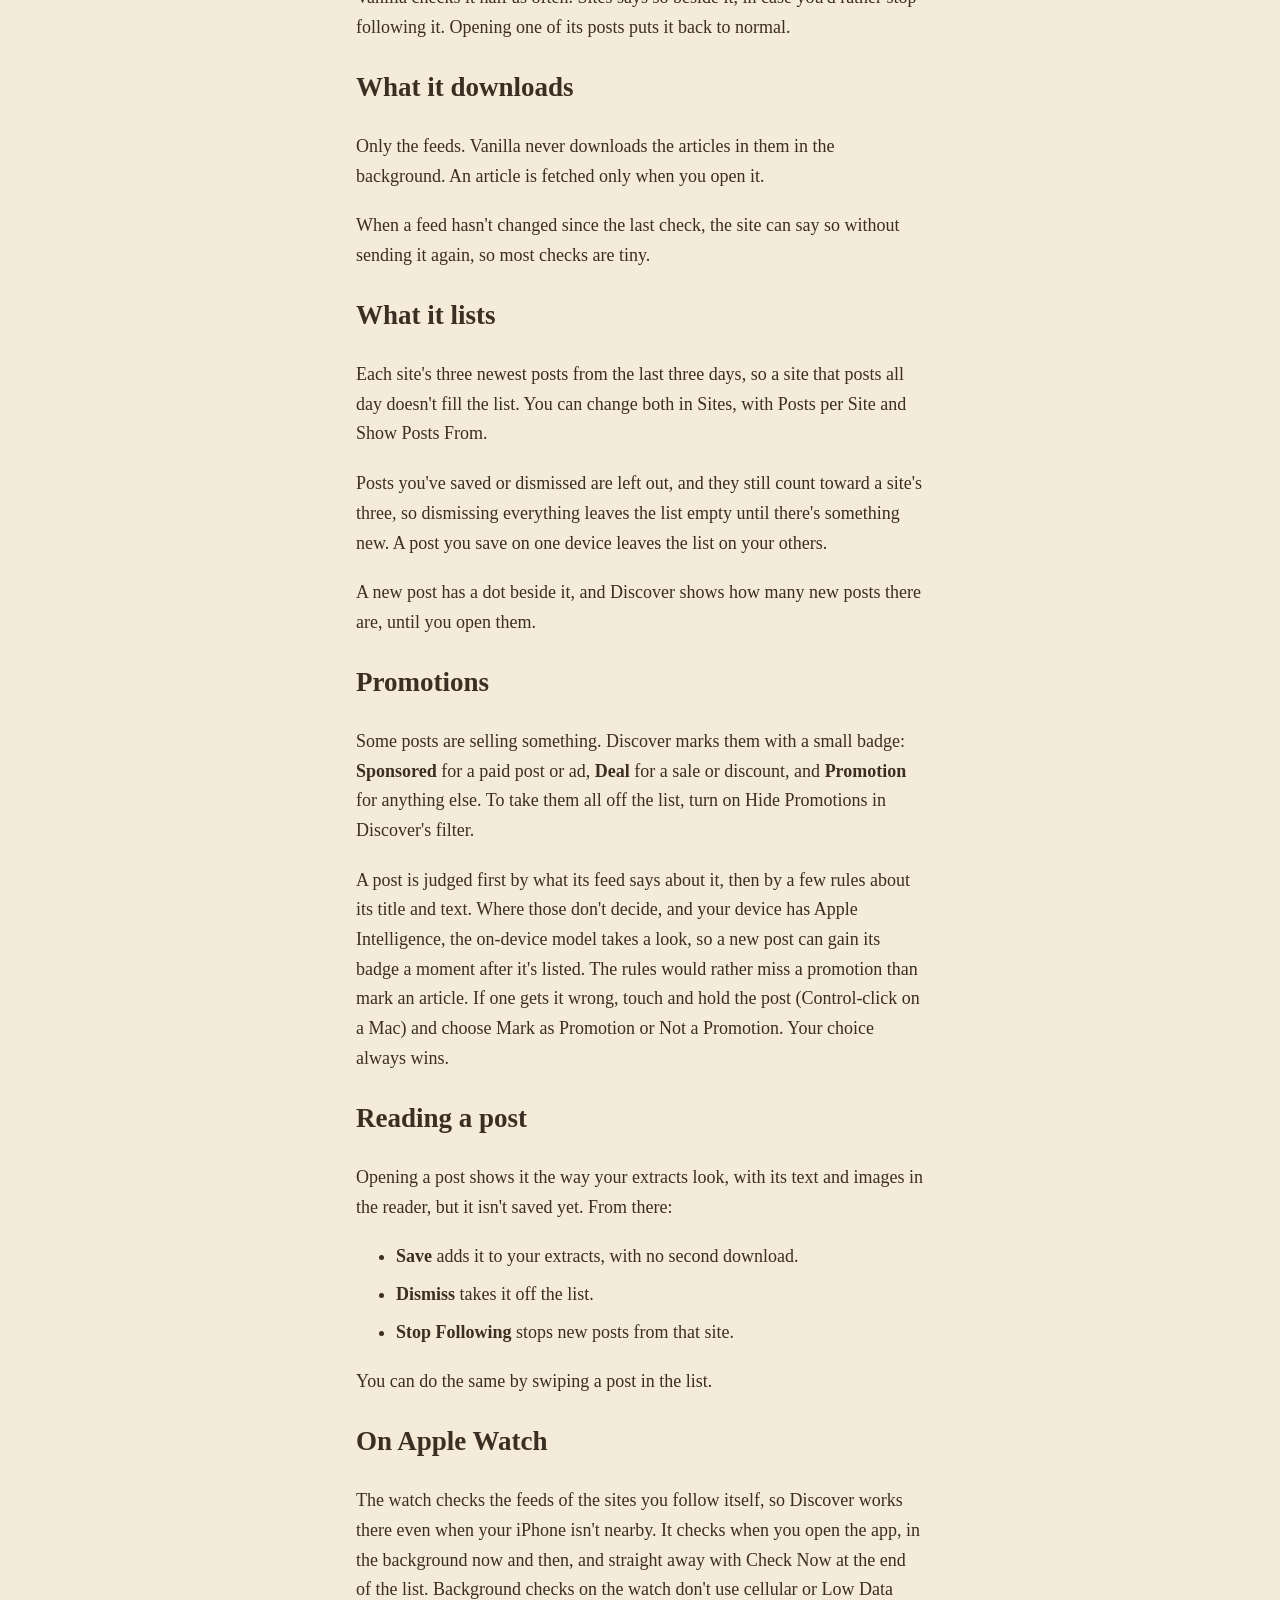
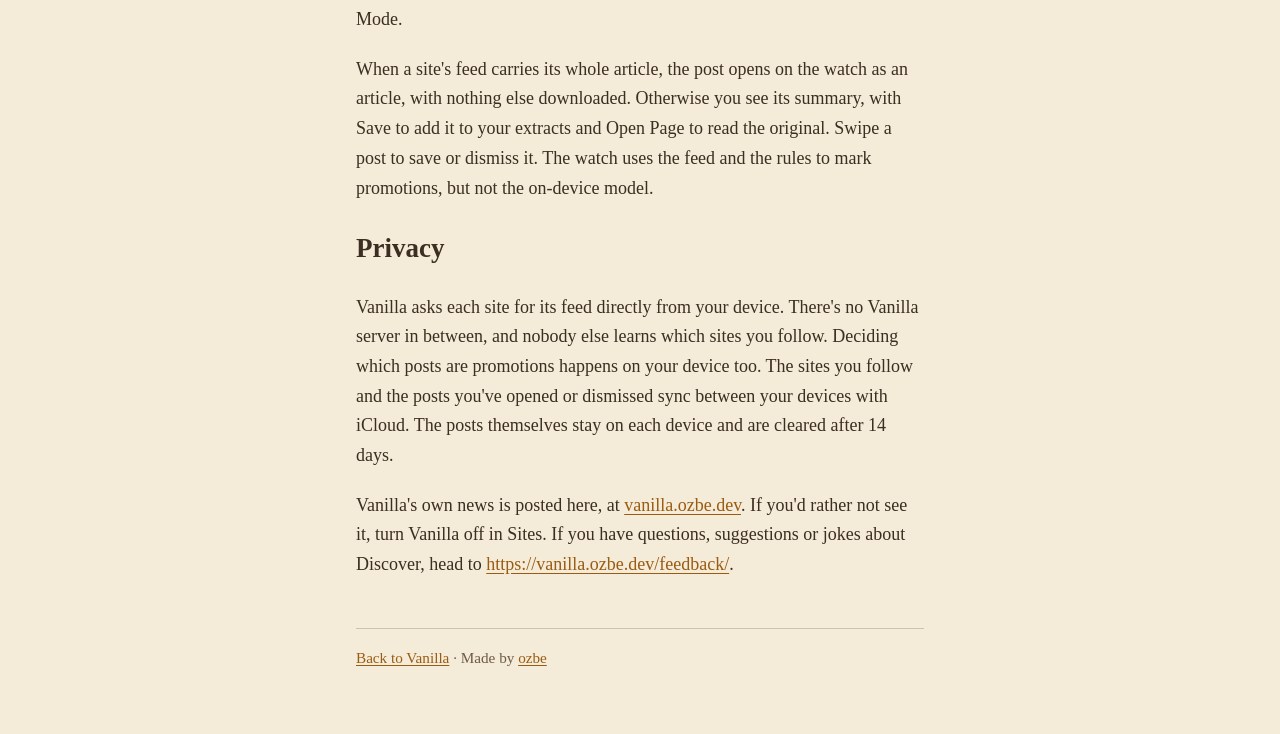
==== commit b1dfa529: "Translate on the home page; Add Site, as the app now calls it, not Add Feed Claude-Session: https://" ====
--- a/discover/index.html
+++ b/discover/index.html
@@ -31,7 +31,7 @@
     <ul>
       <li>Turn a site on or off. A site you turn on stays followed however many extracts it has, and one you turn off stays off.</li>
       <li>Turn off Follow New Sites if you'd rather choose every site yourself.</li>
-      <li>Use Add Feed to follow a site by its address, before you've saved anything from it.</li>
+      <li>Use Add Site to follow a site by its address, before you've saved anything from it.</li>
     </ul>
     <p>You can also follow a site from any extract of it: tap ⋯ in the reader and choose Follow. The same menu has Unfollow once you follow it, and any post in Discover can stop following its site.</p>
     <p>When you share a page to Vanilla and it's the second you've saved from that site, the share sheet tells you it's now following the site.</p>
